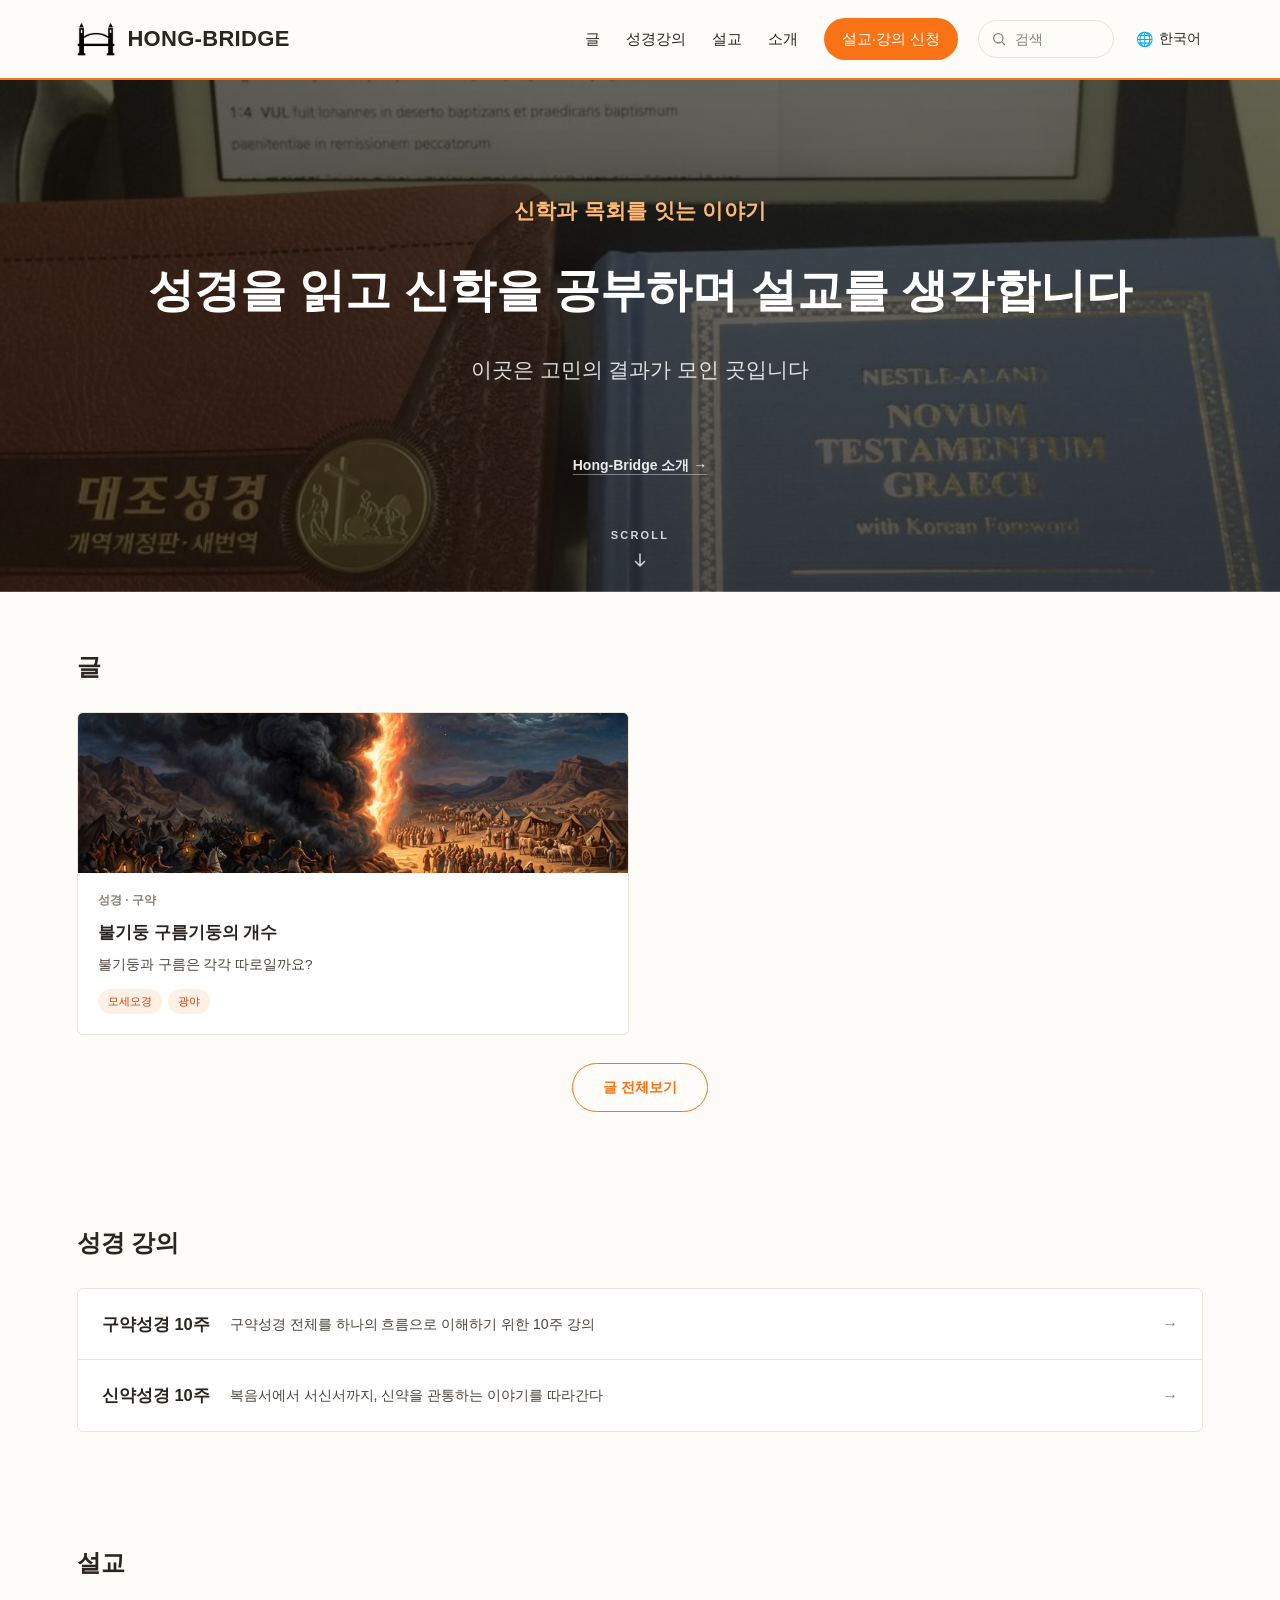
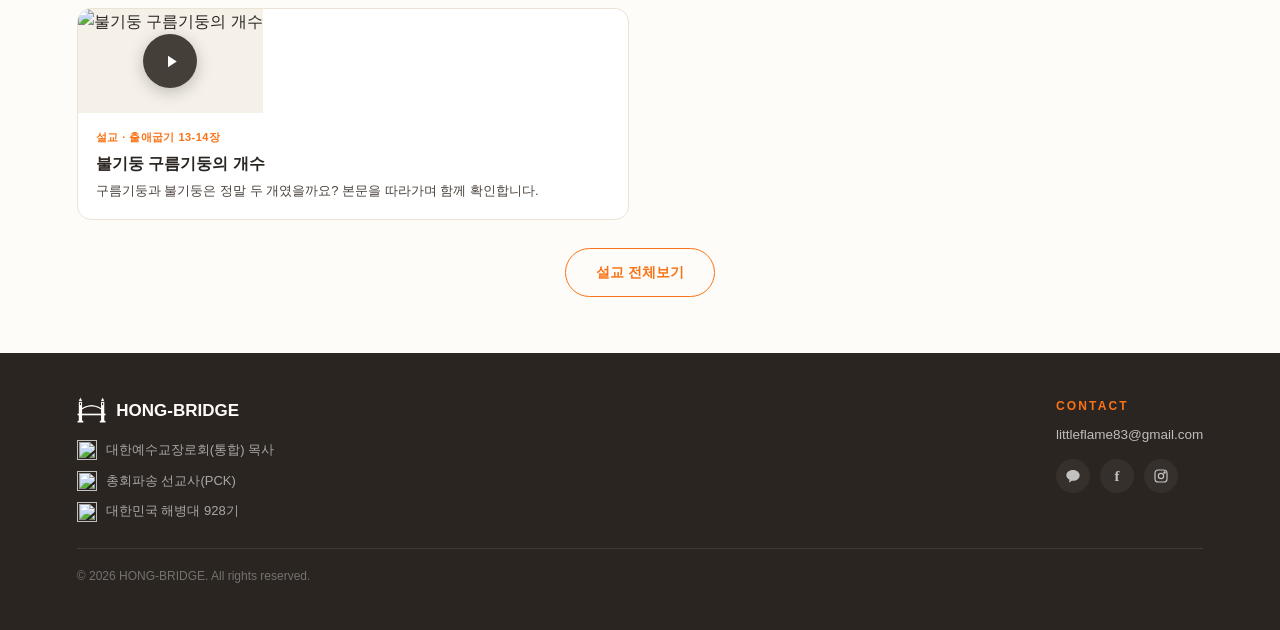
==== index.html @ 099d4827 "Add files via upload" ====
<!doctype html>
<html lang="ko">
<head>
<meta charset="utf-8">
<meta name="viewport" content="width=device-width, initial-scale=1">
<title>HONG-BRIDGE</title>
<meta name="description" content="성경을 읽고 신학을 공부하며 설교를 생각합니다. 홍성화 목사의 신학 연구·설교 아카이브, HONG-BRIDGE입니다.">
<script src="https://developers.kakao.com/sdk/js/kakao.min.js"></script>
<script async src="https://www.googletagmanager.com/gtag/js?id=G-7N2E8TKDPR"></script>
<script>
  window.dataLayer = window.dataLayer || [];
  function gtag(){ dataLayer.push(arguments); }
  gtag('js', new Date());
  gtag('config', 'G-7N2E8TKDPR');
</script>
<link rel="stylesheet" href="https://cdn.jsdelivr.net/gh/orioncactus/pretendard@v1.3.9/dist/web/static/pretendard.css">
<script src="https://cdn.tailwindcss.com"></script>
<script>
  tailwind.config = {
    corePlugins: { preflight: false },
    theme: {
      extend: {
        fontFamily: { sans: ['Pretendard', 'ui-sans-serif', 'system-ui', 'sans-serif'] },
        colors: {
          warm: { bg: '#FDFCF8', card: '#FFFFFF' },
          ember: { DEFAULT: '#F97316', light: '#FDBA74', dark: '#C2410C' },
          sky: { DEFAULT: '#0EA5E9' },
          ink: { 900: '#2A2521', 700: '#4A423C', 600: '#5C534C', 500: '#8A8078', 300: '#C9C1B8' }
        }
      }
    }
  };
</script>
<style>
  .about-question summary::-webkit-details-marker{display:none;}
  .about-question summary{transition:opacity .2s ease,padding-left .2s ease;cursor:pointer;}
  .about-question summary:hover{opacity:.72;}
  .about-question[open] > summary{padding-left:.25rem;}
  .about-question-icon{transition:transform .2s ease;}
  .about-question[open] .about-question-icon{transform:rotate(45deg);}
  .about-question-number{transition:color .2s ease;}
  .about-question[open] .about-question-number{color:#F97316 !important;}
  .about-question:hover .about-question-number{color:#FDBA74 !important;}

  .reveal{opacity:0;transform:translateY(24px);transition:opacity .9s ease,transform .9s ease;}
  .reveal.in-view{opacity:1;transform:translateY(0);}
  @media (prefers-reduced-motion: reduce){
    .reveal{transition:none;opacity:1;transform:none;}
  }

  @media (prefers-color-scheme: dark){
    #view-intro{background:#17130F;}
    #view-intro .text-ink-900{color:#F1EBE3;}
    #view-intro .text-ink-600{color:#C9BEB2;}
    #view-intro .text-ink-500{color:#B8ADA0;}
    #view-intro .text-ink-300{color:#5C534C;}
    #view-intro .text-ink-900\/15{color:rgba(241,235,227,.15);}
    #view-intro .border-ink-900\/10{border-color:rgba(255,255,255,.10);}
  }
</style>
<style>
  :root{
    --cream:#FDFCF8;
    --cream-deep:#F5F1E9;
    --card:#FFFFFF;
    --line:#EAE3D6;
    --brown:#F97316;
    --brown-dark:#C2410C;
    --ink:#2A2521;
    --ink-soft:#4A423C;
    --ink-faint:#8A8078;
    --footer-bg:#2A2521;
    --footer-text:#FDFCF8;
    --tag-bg:#FEF0E4;
    --tag-text:#C2410C;
  }
  @media (prefers-color-scheme: dark){
    :root{
      --cream:#1A1714;
      --cream-deep:#231F1B;
      --card:#26221D;
      --line:#3A342C;
      --brown:#FB923C;
      --brown-dark:#FDBA74;
      --ink:#F3EEE7;
      --ink-soft:#D6CFC5;
      --ink-faint:#A79C8D;
      --tag-bg:#3A2A1C;
      --tag-text:#FDBA74;
    }
    .brand-mark img{filter:invert(1) brightness(2);}
  }
  *{box-sizing:border-box;}
  body{margin:0;font-family:'Pretendard',sans-serif;background:var(--cream);color:var(--ink);line-height:1.6;}
  h1,h2,h3,.brand{font-family:'Pretendard',sans-serif;}
  a{color:inherit;text-decoration:none;}
  img{max-width:100%;display:block;}

  header{
    display:flex;align-items:center;justify-content:space-between;
    padding:18px 6vw;border-bottom:2px solid var(--brown);
    position:sticky;top:0;background:var(--cream);z-index:10;
  }
  .brand-mark{display:flex;align-items:center;gap:12px;}
  .brand-mark img{height:34px;width:auto;}
  .brand{font-size:22px;font-weight:700;letter-spacing:.3px;}
  .header-right{display:flex;align-items:center;gap:20px;}
  nav{display:flex;align-items:center;gap:26px;font-size:15px;font-weight:500;}
  nav a.cta{padding:9px 18px;background:var(--brown);color:#fff;border-radius:999px;transition:background-color .15s ease;}
  nav a.cta:hover{background:var(--brown-dark);}
  .icon-btn{background:none;border:none;cursor:pointer;color:var(--ink);display:flex;align-items:center;padding:2px;}
  .site-search{display:flex;align-items:center;gap:6px;padding:6px 12px;border-radius:999px;border:1px solid var(--line);background:var(--cream);}
  .site-search .icon-btn{color:var(--ink-faint);padding:0;}
  .site-search input{border:0;background:transparent;font:inherit;font-size:14px;color:var(--ink);outline:none;width:88px;}
  .site-search input::placeholder{color:var(--ink-faint);}
  .lang-select{position:relative;}
  .lang-btn{background:none;border:none;cursor:pointer;color:var(--ink);display:flex;align-items:center;gap:6px;font-size:14px;font-weight:500;font-family:inherit;padding:2px;}
  .lang-menu{display:none;position:absolute;top:100%;right:0;margin-top:10px;background:var(--card);border:1px solid var(--line);border-radius:6px;overflow:hidden;min-width:110px;box-shadow:0 6px 16px rgba(43,32,19,.15);z-index:20;}
  .lang-select.open .lang-menu{display:block;}
  .lang-menu a{display:block;padding:9px 14px;font-size:13.5px;color:var(--ink);}
  .lang-menu a:hover{background:var(--cream-deep);}
  .menu-toggle{display:none;background:none;border:none;cursor:pointer;color:var(--ink);padding:4px;}

.hero{
    position:relative;
    padding:78px 6vw 70px;display:flex;flex-direction:column;align-items:center;
    text-align:center;gap:30px;border-bottom:1px solid rgba(255,255,255,.15);
    background-image:linear-gradient(rgba(20,14,9,.62),rgba(20,14,9,.72)),url('[data-uri]');
    background-size:cover;background-position:center;
  }
  @media (min-width:900px){
    .hero{padding-top:0;padding-bottom:0;min-height:min(40vw,660px);justify-content:center;}
  }
.hero p.lede{margin:0;font-size:18px;font-weight:700;color:#FDBA74;letter-spacing:.3px;}
  .hero h1{margin:0;font-size:clamp(28px,3.4vw,42px);line-height:1.4;font-weight:900;max-width:1080px;color:#fff;}
  .hero p.sub{margin:0;font-size:18px;color:rgba(255,255,255,.85);max-width:600px;}
  .hero-intro-link{margin-top:6px;color:rgba(255,255,255,.9);font-size:14px;font-weight:600;text-decoration:underline;text-underline-offset:4px;text-decoration-color:rgba(255,255,255,.4);}
  .hero-intro-link:hover{color:#fff;text-decoration-color:rgba(255,255,255,.9);}
  .hero-scroll{position:absolute;left:0;right:0;bottom:22px;z-index:1;display:flex;flex-direction:column;align-items:center;gap:6px;color:rgba(255,255,255,.8);text-decoration:none;}
  .hero-scroll span{font-size:11px;letter-spacing:.2em;text-transform:uppercase;font-weight:600;}
  @keyframes bob{0%,100%{transform:translateY(0);}50%{transform:translateY(8px);}}
  .bob{animation:bob 2.2s ease-in-out infinite;}
  @media (min-width:900px){
    .hero p.lede{font-size:21px;}
    .hero h1{font-size:clamp(40px,3.6vw,58px);}
    .hero p.sub{font-size:21px;}
    .hero-intro-link{margin-top:38px;}
  }
  .btn-row{display:flex;gap:14px;margin-top:6px;flex-wrap:wrap;justify-content:center;}
  .btn{padding:13px 28px;border-radius:4px;font-weight:700;font-size:15px;}
  .btn-solid{background:var(--brown);color:var(--cream);}
  .btn-outline{background:transparent;color:var(--brown);border:2px solid var(--brown);}

  section{padding:56px 6vw;}
  .section-head{display:flex;align-items:baseline;justify-content:space-between;gap:16px;flex-wrap:wrap;margin-bottom:26px;}
  .section-head h2{margin:0;font-size:24px;font-weight:700;}
  .section-head a.more{font-size:14px;font-weight:700;color:var(--brown);white-space:nowrap;}
  .section-more{display:flex;justify-content:center;margin-top:28px;}
  .section-more a{padding:12px 30px;border:1.5px solid var(--brown);border-radius:999px;font-size:14px;font-weight:700;color:var(--brown);}
  .section-more a:hover{background:var(--brown);color:var(--cream);}

  .lecture-list{background:var(--card);border:1px solid var(--line);border-radius:6px;overflow:hidden;}
  .lecture-row{display:flex;align-items:center;gap:20px;padding:22px 24px;border-bottom:1px solid var(--line);}
  .lecture-row:last-child{border-bottom:none;}
  .lecture-title{font-size:16.5px;font-weight:700;white-space:nowrap;}
  .lecture-desc{flex-grow:1;font-size:14px;color:var(--ink-soft);}
  .lecture-row .arrow{color:var(--ink-faint);font-size:16px;}

  .grid2{display:grid;grid-template-columns:repeat(2,minmax(0,1fr));gap:22px;}
  .writing-list-grid{grid-template-columns:repeat(3,minmax(0,1fr));}
  @media (max-width:900px){
    .writing-list-grid{grid-template-columns:repeat(2,minmax(0,1fr));}
  }
  @media (max-width:560px){
    .writing-list-grid{grid-template-columns:1fr;}
  }
  .card{background:var(--card);border:1px solid var(--line);border-radius:6px;overflow:hidden;display:flex;flex-direction:column;}
  .card .thumb{width:100%;height:160px;background:#F0EBE0;display:flex;align-items:center;justify-content:center;color:#A79C8D;font-size:13px;position:relative;}
  .card .thumb.video::after{
    content:"▶";position:absolute;width:52px;height:52px;border-radius:50%;
    background:rgba(42,37,33,.72);color:#FDFCF8;display:flex;align-items:center;justify-content:center;
    font-size:18px;
  }
  .card .body{padding:18px 20px 20px;display:flex;flex-direction:column;gap:9px;}
  .card .cat{font-size:12px;font-weight:700;color:var(--ink-faint);}
  .card h3{margin:0;font-size:17px;line-height:1.5;}

  .sermon-card{background:var(--card);border:1px solid var(--line);border-radius:6px;overflow:hidden;display:flex;flex-direction:column;}
  .sermon-video{position:relative;width:100%;padding-top:56.25%;background:#000;}
  .sermon-video iframe{position:absolute;top:0;left:0;width:100%;height:100%;border:0;}
  .sermon-body{padding:18px 20px 20px;display:flex;flex-direction:column;gap:8px;}
  .sermon-badge{align-self:flex-start;font-size:11.5px;font-weight:700;color:#fff;background:#F97316;padding:4px 12px;border-radius:999px;}
  .sermon-title{margin:0;font-size:17px;font-weight:700;line-height:1.5;color:var(--ink);}
  .sermon-summary{margin:0;font-size:14px;color:var(--ink-soft);line-height:1.6;}
  .sermon-related{margin-top:4px;font-size:13.5px;font-weight:700;color:var(--brown);}
  .card p{margin:0;font-size:13.5px;color:var(--ink-soft);}
  .tags{display:flex;gap:6px;flex-wrap:wrap;margin-top:4px;}
  .tag{font-size:11px;padding:4px 10px;background:var(--tag-bg);color:var(--tag-text);border-radius:999px;}

  .tag-list{background:var(--card);border:1px solid var(--line);border-radius:6px;overflow:hidden;margin-top:20px;}
  .tag-row{display:flex;align-items:center;gap:18px;padding:18px 22px;border-bottom:1px solid var(--line);}
  .tag-row:last-child{border-bottom:none;}
  .tag-row .pill{font-size:11px;font-weight:700;padding:4px 10px;background:var(--tag-bg);color:var(--tag-text);border-radius:999px;white-space:nowrap;}
  .tag-row .title{flex-grow:1;font-size:15.5px;}
  .tag-row .date{font-size:13px;color:var(--ink-faint);white-space:nowrap;}

  .intro{display:flex;gap:48px;align-items:center;}
  .intro .photo{width:220px;height:220px;flex-shrink:0;background:#F0EBE0;border-radius:6px;display:flex;align-items:center;justify-content:center;color:#A79C8D;font-size:13px;}
  .intro .text{max-width:600px;display:flex;flex-direction:column;gap:14px;}
  .intro .kicker{font-size:13px;font-weight:700;color:var(--ink-faint);}
  .intro h2{margin:0;font-size:26px;font-weight:700;}
  .intro p{margin:0;font-size:15.5px;color:var(--ink-soft);}
  .intro .more{font-size:14.5px;font-weight:700;color:var(--brown);}

  footer{background:var(--footer-bg);color:var(--footer-text);padding:44px 6vw;}
  .foot-row{display:flex;justify-content:space-between;gap:28px;flex-wrap:wrap;}
  .foot-brand{display:flex;align-items:center;gap:10px;}
  .foot-brand img{height:26px;width:auto;filter:invert(1) brightness(2);}
  .foot-brand span{font-size:17px;font-weight:700;}
  .badges{display:flex;flex-direction:column;gap:10px;margin-top:16px;}
  .badges .badge{display:flex;align-items:center;gap:9px;font-size:13px;color:rgba(255,255,255,.6);}
  .badges .badge img{height:20px;width:20px;object-fit:contain;flex-shrink:0;}
  .foot-contact .label{font-size:12px;font-weight:600;color:rgba(255,255,255,.6);margin-bottom:8px;}
  .foot-contact .label.contact-label{color:#F97316;letter-spacing:.18em;}
  .foot-contact div.row{font-size:13.5px;margin-top:6px;color:rgba(255,255,255,.7);}
  .social-row{display:flex;gap:10px;margin-top:14px;}
  .social-btn{width:34px;height:34px;border-radius:50%;background:rgba(255,255,255,.05);display:flex;align-items:center;justify-content:center;color:rgba(255,255,255,.7);}
  .social-btn:hover{background:rgba(255,255,255,.15);}
  .social-btn svg{width:16px;height:16px;}
  .copyright{border-top:1px solid rgba(255,255,255,.1);margin-top:26px;padding-top:18px;font-size:12px;color:rgba(255,255,255,.35);}

  @media (max-width:900px){
    .menu-toggle{display:block;}
    nav{
      display:none;position:absolute;top:100%;left:0;right:0;
      flex-direction:column;align-items:flex-start;gap:2px;
      background:var(--cream);border-bottom:2px solid var(--brown);
      padding:8px 6vw 20px;box-shadow:0 12px 20px rgba(43,32,19,.12);
    }
    nav.nav-open{display:flex;}
    nav a{width:100%;padding:12px 4px;border-bottom:1px solid var(--line);}
    nav a.cta{width:auto;border-bottom:none;margin-top:10px;}
    .header-right{gap:10px;}
    .site-search{border:none;background:none;padding:0;}
    .site-search .icon-btn{padding:8px;}
    .site-search input{display:none;}
    #lang-btn-label{display:none;}
    .lang-btn{padding:8px;}
    .lang-menu{right:0;}
    .grid2{grid-template-columns:1fr;}
    .lecture-row{flex-wrap:wrap;gap:6px;}
    .lecture-desc{width:100%;}
  }
</style>

<style>
.search-overlay{position:fixed;inset:0;background:rgba(20,14,9,.55);backdrop-filter:blur(4px);-webkit-backdrop-filter:blur(4px);z-index:1100;padding:16px;}
.search-overlay.hidden{display:none;}
.search-panel{position:relative;width:100%;max-width:900px;max-height:88vh;margin:24px auto 0;background:var(--card);border-radius:20px;box-shadow:0 30px 80px rgba(0,0,0,.35);overflow-y:auto;}
.search-head{position:sticky;top:0;z-index:1;display:flex;align-items:center;gap:12px;padding:18px 22px;background:var(--card);border-bottom:1px solid var(--line);}
.search-head svg{flex-shrink:0;color:var(--ink-faint);}
.search-head input{flex:1;min-width:0;border:0;background:transparent;font:inherit;font-size:16px;font-weight:600;color:var(--ink);outline:none;}
.search-head button{flex-shrink:0;width:34px;height:34px;border:0;border-radius:50%;background:var(--cream-deep);color:var(--ink);cursor:pointer;display:flex;align-items:center;justify-content:center;}
.search-body{padding:22px;}
.search-summary{display:flex;align-items:flex-end;justify-content:space-between;gap:14px;margin-bottom:22px;flex-wrap:wrap;}
.search-eyebrow{margin:0 0 6px;font-size:11px;font-weight:800;letter-spacing:.2em;text-transform:uppercase;color:var(--brown);}
.search-summary h2{margin:0;font-size:20px;font-weight:800;color:var(--ink);}
.search-hint{margin:4px 0 0;font-size:12px;color:var(--ink-faint);}
#searchResultCount{font-size:12px;color:var(--ink-faint);white-space:nowrap;}
.search-grid{display:grid;grid-template-columns:repeat(3,minmax(0,1fr));gap:16px;}
.search-none{display:block;text-align:center;font-size:14px;color:var(--ink-faint);padding:44px 0;}
.search-none.hidden{display:none;}
.search-card{text-align:left;background:var(--cream);border:1px solid var(--line);border-radius:12px;overflow:hidden;cursor:pointer;padding:0;font:inherit;color:inherit;transition:box-shadow .15s ease,border-color .15s ease;}
.search-card:hover{border-color:var(--brown);box-shadow:0 8px 20px rgba(43,32,19,.1);}
.search-card .thumb{aspect-ratio:4/3;background:var(--cream-deep);overflow:hidden;}
.search-card .thumb img{width:100%;height:100%;object-fit:cover;}
.search-card .body{padding:12px 14px 14px;}
.search-card .cat{display:block;font-size:10.5px;font-weight:800;letter-spacing:.06em;color:var(--brown);text-transform:uppercase;}
.search-card .title{display:block;margin-top:5px;font-size:14.5px;font-weight:750;color:var(--ink);line-height:1.4;}
.search-card .summary{display:block;margin-top:5px;font-size:12.5px;color:var(--ink-soft);line-height:1.5;}
@media (max-width:760px){
  .search-grid{grid-template-columns:repeat(2,minmax(0,1fr));}
}
@media (max-width:480px){
  .search-grid{grid-template-columns:1fr;}
  .search-panel{margin-top:0;max-height:100vh;border-radius:0;}
}
.article-modal{position:fixed;inset:0;background:rgba(0,0,0,.6);backdrop-filter:blur(6px);-webkit-backdrop-filter:blur(6px);z-index:1000;display:flex;align-items:flex-start;justify-content:center;padding:40px 16px;}
.article-modal.hidden{display:none;}
.article-modal-box{background:var(--cream);width:min(820px,100%);max-height:92vh;border-radius:14px;overflow:hidden;position:relative;box-shadow:0 24px 70px rgba(0,0,0,.35);display:flex;flex-direction:column;}
.article-modal-close{position:absolute;top:14px;right:14px;width:36px;height:36px;border:0;border-radius:50%;background:var(--cream-deep);color:var(--ink);font-size:22px;line-height:1;cursor:pointer;z-index:2;}
.share-btn{position:absolute;top:14px;right:60px;width:36px;height:36px;border:0;border-radius:50%;background:var(--cream-deep);color:var(--ink);cursor:pointer;z-index:2;display:flex;align-items:center;justify-content:center;transition:background-color .15s ease;}
.share-btn:hover{background:var(--tag-bg);color:var(--brown-dark);}
#shareToast{position:fixed;left:50%;bottom:32px;transform:translateX(-50%) translateY(20px);background:var(--ink);color:#fff;font-size:13.5px;font-weight:600;padding:10px 18px;border-radius:999px;box-shadow:0 8px 24px rgba(0,0,0,.25);opacity:0;pointer-events:none;transition:opacity .2s ease,transform .2s ease;z-index:2000;}
#shareToast.show{opacity:1;transform:translateX(-50%) translateY(0);pointer-events:auto;}
.share-sheet-backdrop{position:fixed;inset:0;background:rgba(20,14,9,.5);backdrop-filter:blur(5px);-webkit-backdrop-filter:blur(5px);z-index:2100;display:flex;align-items:center;justify-content:center;padding:16px;}
.share-sheet-backdrop.hidden{display:none;}
.share-sheet{position:relative;width:min(92vw,430px);background:var(--card);border-radius:22px;box-shadow:0 24px 60px rgba(0,0,0,.3);padding:26px 24px;}
.share-sheet-close{position:absolute;top:16px;right:16px;width:34px;height:34px;border:0;border-radius:50%;background:var(--cream-deep);color:var(--ink);font-size:20px;line-height:1;cursor:pointer;}
.share-sheet-eyebrow{margin:0 0 6px;font-size:11px;font-weight:800;letter-spacing:.2em;text-transform:uppercase;color:var(--brown);}
.share-sheet-title{margin:0;padding-right:36px;font-size:18px;font-weight:800;color:var(--ink);}
.share-sheet-subtitle{margin:8px 0 0;font-size:12.5px;color:var(--ink-faint);overflow:hidden;text-overflow:ellipsis;white-space:nowrap;}
.share-sheet-grid{display:grid;grid-template-columns:1fr 1fr;gap:10px;margin-top:20px;}
.share-choice{border:1px solid var(--line);border-radius:16px;padding:14px;text-align:left;background:var(--cream);cursor:pointer;transition:transform .15s ease,box-shadow .15s ease;font:inherit;}
.share-choice:hover{transform:translateY(-2px);box-shadow:0 10px 24px rgba(43,32,19,.12);}
.share-choice-kakao{background:rgba(254,229,0,.18);border-color:rgba(254,229,0,.4);}
.share-choice-facebook{background:rgba(24,119,242,.08);border-color:rgba(24,119,242,.2);}
.share-choice-label{display:block;font-size:13.5px;font-weight:800;color:var(--ink);}
.share-choice-hint{display:block;margin-top:4px;font-size:11px;color:var(--ink-faint);}
.share-copy-only{display:block;width:100%;margin-top:16px;padding:10px;border:0;background:none;font-size:13px;font-weight:700;color:var(--ink-faint);cursor:pointer;text-align:center;}
.share-copy-only:hover{color:var(--ink);}
.article-modal-scroll{overflow-y:auto;}
.article-wrap{max-width:100%;margin:0 auto;padding:56px 28px 40px;}
@media (max-width:640px){
  .article-modal{padding:0;}
  .article-modal-box{width:100%;max-height:100vh;height:100%;border-radius:0;}
  .article-wrap{padding:56px 20px 32px;}
}
  .article-cat{font-size:13px;font-weight:700;color:var(--ink-faint);margin-bottom:10px;}
  .article-title{margin:0 0 14px;font-size:clamp(26px,4vw,38px);font-weight:900;line-height:1.4;}
  .article-meta{font-size:13.5px;color:var(--ink-faint);margin-bottom:20px;}
  .article-tags{display:flex;gap:6px;flex-wrap:wrap;margin-bottom:32px;}
  .article-video{position:relative;width:100%;padding-top:56.25%;margin-bottom:32px;background:#000;border-radius:6px;overflow:hidden;}
  .article-video iframe{position:absolute;top:0;left:0;width:100%;height:100%;border:0;}
  .article-body{font-size:16.5px;line-height:1.9;color:var(--ink);}
  .article-body p{margin:0 0 18px;}
  .article-body img{max-width:100%;border-radius:6px;}
  .article-h3{font-size:19px;font-weight:700;margin:28px 0 14px;color:var(--ink);}
  .story-section-toggle{cursor:pointer;display:inline-block;position:relative;padding-right:24px;text-decoration:underline;text-decoration-style:dashed;text-decoration-color:rgba(217,119,6,.55);text-underline-offset:4px;transition:opacity .15s ease;}
  .story-section-toggle:hover{opacity:.75;}
  .story-section-chevron{position:absolute;right:0;top:50%;display:inline-flex;transform:translateY(-50%) rotate(0deg);transition:transform .25s ease;}
  .story-section-toggle[aria-expanded="true"] .story-section-chevron{transform:translateY(-50%) rotate(90deg);}
  .story-section-body{display:grid;grid-template-rows:0fr;transition:grid-template-rows .35s ease;}
  .story-section-body.is-open{grid-template-rows:1fr;}
  .story-section-inner{overflow:hidden;min-height:0;}
  @media print{
    .story-section-body{display:block !important;}
    .story-section-chevron{display:none !important;}
  }
  .scripture-quote{margin:0 0 14px;padding:10px 16px;background:var(--cream-deep);border-left:4px solid var(--brown);border-radius:0 6px 6px 0;font-style:italic;font-size:14px;line-height:1.4;color:var(--ink-soft);}
  .scripture-quote cite{display:block;margin-top:4px;font-style:normal;font-size:12px;font-weight:700;color:var(--ink-faint);}
  .article-note{margin:0 0 18px;font-weight:700;color:var(--brown);}
  .attachments{margin-bottom:32px;padding:18px 20px;background:var(--card);border:1px solid var(--line);border-radius:6px;}
  .attachments-label{font-size:12px;font-weight:700;color:var(--ink-faint);margin-bottom:10px;}
  .attachment-row{display:inline-flex;align-items:center;gap:9px;font-size:14.5px;color:var(--cream);font-weight:700;padding:12px 22px;background:var(--brown);border-radius:999px;}
  .attachment-row:hover{opacity:.9;}
  .article-prevnext{display:grid;grid-template-columns:1fr 1fr;gap:14px;margin:36px 0 0;padding-top:28px;border-top:1px solid var(--line);}
  .prevnext-card{display:flex;flex-direction:column;gap:6px;padding:16px 18px;border:1px solid var(--line);border-radius:12px;background:var(--cream);transition:box-shadow .15s ease,border-color .15s ease;}
  .prevnext-card:hover{border-color:var(--brown);box-shadow:0 8px 20px rgba(43,32,19,.1);}
  #a-next{text-align:right;align-items:flex-end;}
  .prevnext-label{font-size:11px;font-weight:800;letter-spacing:.06em;text-transform:uppercase;color:var(--brown);}
  .prevnext-title{font-size:14px;font-weight:700;color:var(--ink);line-height:1.4;}
  @media (max-width:560px){
    .article-prevnext{grid-template-columns:1fr;}
    #a-next{text-align:left;align-items:flex-start;}
  }
  .section-more-inline{display:inline-flex;align-items:center;gap:6px;padding:11px 26px;border:1.5px solid var(--brown);border-radius:999px;font-size:13.5px;font-weight:700;color:var(--brown);transition:background-color .15s ease,color .15s ease;}
  .section-more-inline:hover{background:var(--brown);color:#fff;}
  .article-cta-group{display:grid;grid-template-columns:1fr 1fr;gap:14px;margin:40px 0;}
  .cta-block{padding:18px 20px;border-radius:10px;background:var(--cream-deep);display:flex;flex-direction:column;}
  .cta-block .cta-title{margin:0 0 6px;font-weight:700;color:var(--ink);font-size:14.5px;line-height:1.4;}
  .cta-block .cta-desc{margin:0 0 12px;font-size:12.5px;color:var(--ink-soft);line-height:1.5;}
  .cta-block .cta-btn{margin-top:auto;align-self:flex-start;}
  @media (max-width:640px){
    .article-cta-group{grid-template-columns:1fr;}
  }
  .cta-btn{display:inline-flex;align-items:center;gap:6px;padding:9px 16px;border-radius:999px;font-size:13px;font-weight:700;white-space:nowrap;}
  .cta-btn-outline{background:transparent;border:1.5px solid var(--brown);color:var(--brown);transition:background-color .15s ease,color .15s ease;}
  .cta-btn-outline:hover{background:var(--brown);color:#fff;}
  .cta-btn-solid{background:var(--brown);color:#fff;transition:background-color .15s ease;}
  .cta-btn-solid:hover{background:var(--brown-dark);}
  .cta-apply{background:transparent;border:1.5px solid var(--line);}
  .related-wrap{max-width:820px;margin:0 auto;padding:0 24px 64px;}

  .apply-wrap{max-width:720px;margin:0 auto;padding:64px 24px 80px;}
  .apply-wrap h1{margin:0 0 24px;font-size:clamp(24px,3.6vw,32px);font-weight:900;}
  .apply-intro{background:var(--cream-deep);border-radius:10px;padding:24px 26px;margin-bottom:36px;font-size:14.5px;line-height:1.9;color:var(--ink-soft);white-space:pre-line;}
  .apply-field{margin-bottom:20px;}
  .apply-field label{display:block;font-size:13.5px;font-weight:700;color:var(--ink);margin-bottom:8px;}
  .apply-field .req{color:var(--brown);margin-left:2px;}
  .apply-field input[type="text"],
  .apply-field input[type="tel"],
  .apply-field input[type="email"],
  .apply-field select,
  .apply-field textarea{
    width:100%;padding:12px 14px;border:1px solid var(--line);border-radius:8px;
    background:var(--card);color:var(--ink);font-family:inherit;font-size:14.5px;
  }
  .apply-field textarea{resize:vertical;min-height:80px;}
  .apply-row2{display:grid;grid-template-columns:1fr 1fr;gap:16px;}
  .apply-check{display:flex;align-items:flex-start;gap:10px;font-size:13.5px;color:var(--ink-soft);line-height:1.6;background:var(--cream-deep);padding:16px 18px;border-radius:8px;margin:28px 0;}
  .apply-check input{margin-top:3px;flex-shrink:0;}
  .apply-submit{width:100%;padding:15px;border:none;border-radius:999px;background:var(--brown);color:#fff;font-size:15.5px;font-weight:700;font-family:inherit;cursor:pointer;}
  .apply-submit:hover{background:var(--brown-dark);}
  .apply-submit:disabled{opacity:.6;cursor:default;}
  .apply-status{margin-top:16px;font-size:14px;text-align:center;}
  .apply-status.ok{color:#1a7a3c;}
  .apply-status.err{color:#c22;}
  @media (max-width:560px){
    .apply-row2{grid-template-columns:1fr;}
  }
  .related-wrap h2{font-size:18px;font-weight:700;margin:0 0 16px;}
  .not-found{padding:120px 6vw;text-align:center;font-size:16px;color:var(--ink-soft);}

</style>
<style>
.lec-wrap{max-width:1080px;margin:0 auto;padding:64px 24px 40px;}
  .lec-wrap h1{margin:0 0 10px;font-size:clamp(26px,4vw,34px);font-weight:900;}
  .lec-wrap .lec-intro{margin:0 0 32px;font-size:15.5px;color:var(--ink-soft);}
  .course-tabs{display:flex;gap:10px;margin-bottom:28px;flex-wrap:wrap;}
  .course-tab{padding:11px 22px;border-radius:999px;border:1.5px solid var(--brown);background:transparent;color:var(--brown);font-size:14.5px;font-weight:700;font-family:inherit;cursor:pointer;}
  .course-tab.active{background:var(--brown);color:var(--cream);}
  .course-summary{font-size:14.5px;color:var(--ink-soft);margin-bottom:24px;}
  .week-grid{display:grid;grid-template-columns:repeat(3,minmax(0,1fr));gap:22px;}
  .week-card{background:var(--card);border:1px solid var(--line);border-radius:14px;overflow:hidden;display:flex;flex-direction:column;gap:0;cursor:pointer;transition:transform .18s ease,box-shadow .18s ease,border-color .18s ease;text-align:left;padding:0;color:inherit;font:inherit;}
  .week-card:hover{transform:translateY(-3px);box-shadow:0 12px 28px rgba(43,32,19,.12);border-color:var(--brown);}
  .week-thumb{position:relative;aspect-ratio:16/9;background:var(--cream-deep);overflow:hidden;}
  .week-thumb img{width:100%;height:100%;object-fit:cover;transition:transform .25s ease;}
  .week-card:hover .week-thumb img{transform:scale(1.035);}
  .week-play{position:absolute;left:50%;top:50%;transform:translate(-50%,-50%);width:54px;height:54px;border-radius:50%;background:rgba(20,14,9,.78);color:#fff;display:flex;align-items:center;justify-content:center;box-shadow:0 4px 16px rgba(0,0,0,.22);}
  .week-play svg{width:21px;height:21px;margin-left:3px;fill:currentColor;}
  .week-body{padding:16px 18px 18px;}
  .week-card .week-num{display:block;font-size:11px;font-weight:800;color:var(--brown);letter-spacing:.04em;margin-bottom:5px;}
  .week-card .week-title{display:block;font-size:16px;font-weight:750;color:var(--ink);line-height:1.45;}
  .week-card .week-summary{display:block;font-size:13px;color:var(--ink-soft);line-height:1.55;margin-top:6px;}
  .week-grid > .week-card:last-child:nth-child(3n+1){grid-column:auto;}
  .lecture-video-modal{position:fixed;inset:0;background:rgba(0,0,0,.68);backdrop-filter:blur(7px);-webkit-backdrop-filter:blur(7px);z-index:1000;display:flex;align-items:center;justify-content:center;padding:28px;}
  .lecture-video-modal.hidden{display:none;}
  .lecture-video-box{width:min(720px,90vw);max-height:88vh;background:var(--card);border:1px solid var(--line);border-radius:14px;overflow:hidden;box-shadow:0 24px 70px rgba(0,0,0,.35);position:relative;display:flex;flex-direction:column;}
  .lecture-video-head{display:flex;align-items:center;justify-content:space-between;padding:13px 16px;border-bottom:1px solid var(--line);gap:14px;}
  .lecture-video-title{font-size:15px;font-weight:750;color:var(--ink);white-space:nowrap;overflow:hidden;text-overflow:ellipsis;}
  .lecture-video-close{width:34px;height:34px;border:0;border-radius:50%;background:var(--cream-deep);color:var(--ink);font-size:22px;line-height:1;cursor:pointer;flex:0 0 auto;}
  .lecture-video-frame-wrap{position:relative;aspect-ratio:16/9;background:#000;}
  .lecture-video-frame{position:absolute;inset:0;width:100%;height:100%;border:0;}
  .lecture-video-foot{padding:12px 16px 15px;text-align:center;}
  .lecture-video-fallback{font-size:13px;color:var(--brown);font-weight:700;}
  @media (max-width:900px){
    .week-grid{grid-template-columns:repeat(2,minmax(0,1fr));}
  }
  @media (max-width:640px){
    .week-grid{grid-template-columns:1fr;}
    .lecture-video-modal{padding:14px;}
    .lecture-video-head{padding:10px 12px;}
  }
  .week-grid > .week-card:last-child:nth-child(3n+1){grid-column:2;}
  @media (max-width:640px){
    .week-grid{grid-template-columns:1fr;}
    .week-grid > .week-card:last-child:nth-child(3n+1){grid-column:1;}
  }

</style>
</head>
<body>

<header>
  <a class="brand-mark" href="/">
    <img src="[data-uri]" alt="HONG-BRIDGE 로고">
    <span class="brand">HONG-BRIDGE</span>
  </a>
  <div class="header-right">
    <nav id="main-nav">
      <a href="/writing/">글</a>
      <a href="/lectures/">성경강의</a>
      <a href="/sermons/">설교</a>
      <a href="/intro/">소개</a>
      <a class="cta" href="/apply/">설교·강의 신청</a>
    </nav>
    <div class="site-search">
      <button class="icon-btn" type="button" id="search-trigger-btn" aria-label="검색 열기">
        <svg width="16" height="16" viewBox="0 0 24 24" fill="none" stroke="currentColor" stroke-width="2"><circle cx="11" cy="11" r="7"/><line x1="21" y1="21" x2="16.65" y2="16.65"/></svg>
      </button>
      <input id="siteSearchInput" type="search" placeholder="검색" aria-label="검색">
    </div>
    <div class="lang-select" id="lang-select">
      <button class="lang-btn" type="button" id="lang-btn">
        🌐 <span id="lang-btn-label">한국어</span>
      </button>
      <div class="lang-menu">
        <a href="javascript:void(0)" data-lang="ko">🇰🇷 <span class="lang-item-label" data-key="ko">한국어</span></a>
        <a href="javascript:void(0)" data-lang="en">🇺🇸 <span class="lang-item-label" data-key="en">English</span></a>
        <a href="javascript:void(0)" data-lang="km">🇰🇭 <span class="lang-item-label" data-key="km">ខ្មែរ</span></a>
      </div>
    </div>
    <button class="menu-toggle" type="button" id="menu-toggle" aria-label="메뉴 열기" aria-expanded="false" aria-controls="main-nav">
      <svg width="24" height="24" viewBox="0 0 24 24" fill="none" stroke="currentColor" stroke-width="2"><line x1="3" y1="6" x2="21" y2="6"/><line x1="3" y1="12" x2="21" y2="12"/><line x1="3" y1="18" x2="21" y2="18"/></svg>
    </button>
  </div>
</header>
<div id="view-home">


<section id="top" class="hero">
  <p class="lede">신학과 목회를 잇는 이야기</p>
  <h1>성경을 읽고 신학을 공부하며 설교를 생각합니다</h1>
  <p class="sub">이곳은 고민의 결과가 모인 곳입니다</p>
  <a class="hero-intro-link" href="/intro/">Hong-Bridge 소개 →</a>
  <a class="hero-scroll bob" href="javascript:void(0)" aria-label="아래로 스크롤" onclick="document.getElementById('writing').scrollIntoView({behavior:'smooth'})">
    <span>Scroll</span>
    <svg width="18" height="18" viewBox="0 0 24 24" fill="none" stroke="currentColor" stroke-width="2"><path d="M12 4v16m0 0l-6-6m6 6l6-6" stroke-linecap="round" stroke-linejoin="round"></path></svg>
  </a>
</section>

<!-- ===== 글 ===== -->
<section id="writing">
  <div class="section-head">
    <h2>글</h2>
  </div>
  <div class="grid2" id="writing-cards"></div>
  <div class="section-more"><a href="/writing/">글 전체보기</a></div>
</section>

<!-- ===== 성경 강의 ===== -->
<section id="lectures">
  <div class="section-head">
    <h2>성경 강의</h2>
  </div>
  <div class="lecture-list">

    <a class="lecture-row" href="/lectures/ot/">
      <span class="lecture-title">구약성경 10주</span>
      <span class="lecture-desc">구약성경 전체를 하나의 흐름으로 이해하기 위한 10주 강의</span>
      <span class="arrow">→</span>
    </a>

    <a class="lecture-row" href="/lectures/nt/">
      <span class="lecture-title">신약성경 10주</span>
      <span class="lecture-desc">복음서에서 서신서까지, 신약을 관통하는 이야기를 따라간다</span>
      <span class="arrow">→</span>
    </a>

  </div>
</section>

<!-- ===== 설교 ===== -->
<section id="sermons">
  <div class="section-head">
    <h2>설교</h2>
  </div>
  <div class="grid2" id="sermon-cards"></div>
  <div class="section-more"><a href="/sermons/">설교 전체보기</a></div>
</section>


</div>

<div class="search-overlay hidden" id="searchOverlay">
  <div class="search-panel">
    <div class="search-head">
      <svg width="19" height="19" viewBox="0 0 24 24" fill="none" stroke="currentColor" stroke-width="2"><circle cx="11" cy="11" r="7"></circle><path d="m20 20-3.5-3.5" stroke-linecap="round"></path></svg>
      <input id="searchOverlayInput" type="search" placeholder="찾고 싶은 이야기를 검색해 보세요" aria-label="검색">
      <button id="searchOverlayClose" type="button" aria-label="검색 닫기">
        <svg width="17" height="17" viewBox="0 0 24 24" fill="none" stroke="currentColor" stroke-width="2"><path d="M6 6l12 12M18 6L6 18" stroke-linecap="round"></path></svg>
      </button>
    </div>
    <div class="search-body">
      <div class="search-summary">
        <div>
          <p class="search-eyebrow">Search</p>
          <h2 id="searchResultTitle">검색어를 입력해 주세요</h2>
          <p class="search-hint">제목 · 요약 · 태그를 자동으로 검색합니다.</p>
        </div>
        <span id="searchResultCount"></span>
      </div>
      <div class="search-grid" id="searchResults"></div>
      <p class="search-none hidden" id="searchNoResult">검색 결과가 없습니다.</p>
    </div>
  </div>
</div>

<div class="article-modal hidden" id="articleModal" role="dialog" aria-modal="true">
  <div class="article-modal-box">
    <button class="share-btn" id="articleShareBtn" data-share-title-el="a-title" aria-label="공유하기" type="button">
      <svg width="17" height="17" viewBox="0 0 24 24" fill="none" stroke="currentColor" stroke-width="2"><path d="M12 16V4m0 0L7 9m5-5l5 5" stroke-linecap="round" stroke-linejoin="round"/><path d="M5 14v4a2 2 0 002 2h10a2 2 0 002-2v-4" stroke-linecap="round" stroke-linejoin="round"/></svg>
    </button>
    <button class="article-modal-close" id="articleModalClose" aria-label="닫기" type="button">×</button>
    <div class="article-modal-scroll">
      <main id="article-root">
        <div class="article-wrap" id="article-loaded" style="display:none;">
          <div class="article-cat" id="a-cat"></div>
          <h1 class="article-title" id="a-title"></h1>
          <div class="article-meta" id="a-date"></div>
          <div class="article-tags" id="a-tags"></div>
          <div class="article-video" id="a-video" style="display:none;">
            <iframe id="a-video-frame" src="" allowfullscreen></iframe>
          </div>
          <div class="article-body" id="a-body"></div>
          <div class="attachments" id="a-attachments" style="display:none;">
            <div class="attachments-label">첨부파일</div>
          </div>
          <div class="article-prevnext" id="a-prevnext" style="display:none;">
            <a class="prevnext-card" id="a-prev" style="display:none;">
              <span class="prevnext-label">← 이전 글</span>
              <span class="prevnext-title" id="a-prev-title"></span>
            </a>
            <a class="prevnext-card" id="a-next" style="display:none;">
              <span class="prevnext-label">다음 글 →</span>
              <span class="prevnext-title" id="a-next-title"></span>
            </a>
          </div>
          <div style="text-align:center;margin:28px 0;">
            <a class="section-more-inline" href="/writing/">글 전체보기</a>
          </div>
          <div class="article-cta-group">
            <div class="cta-block cta-chat">
              <p class="cta-title">이 글에 대해 더 이야기하고 싶으신가요?</p>
              <p class="cta-desc">글에 대한 질문은 여기로 해주세요.</p>
              <a class="cta-btn cta-btn-outline" href="https://open.kakao.com/o/sKmOMV4h" target="_blank" rel="noopener">💬 글에 대해 질문하기</a>
            </div>
            <div class="cta-block cta-apply">
              <p class="cta-title">설교나 강의를 요청하고 싶으신가요?</p>
              <p class="cta-desc">여기를 통해 신청해주시길 바랍니다.</p>
              <a class="cta-btn cta-btn-solid" href="/apply/">설교·강의 신청하기 →</a>
            </div>
          </div>
        </div>
        <div class="not-found" id="a-notfound" style="display:none;">
          글을 찾을 수 없습니다.
        </div>
      </main>

      <section class="related-wrap" id="a-related-wrap" style="display:none;">
        <h2>같은 태그의 글</h2>
        <div class="tag-list" id="a-related"></div>
      </section>
    </div>
  </div>
</div>

<div id="view-lectures" style="display:none;">
<main>
  <div class="lec-wrap">
    <h1>성경 강의</h1>
    <p class="lec-intro">제가 사역했던 대구신광교회에서 구약, 신약 각 10주에 걸쳐 강의했던 내용입니다</p>

    <div class="course-tabs" id="course-tabs"></div>
    <div class="course-summary" id="course-summary"></div>
    <div class="week-grid" id="week-list"></div>
  </div>
</main>
</div>

<div id="view-intro" style="display:none;">
<main>
  <div class="about-wrap" style="max-width:760px;margin:0 auto;padding:64px 24px 80px;">
<div class="reveal mb-10 sm:mb-14" style="display:flex;align-items:stretch;gap:20px;flex-wrap:wrap;">
  <div style="flex:1;min-width:200px;text-align:left;display:flex;flex-direction:column;justify-content:center;">
    <p class="text-ember text-xs font-bold tracking-[0.25em] uppercase mb-3">My Story</p>
    <h2 class="text-xl sm:text-2xl font-bold tracking-tight text-ink-900">안녕하세요</h2>
    <p class="mt-3 text-xl sm:text-2xl font-extrabold tracking-tight text-ink-900" style="margin-bottom:0;">주님의 말씀을 사랑하는 홍성화 목사입니다</p>
  </div>
  <img src="[data-uri]" alt="홍성화 목사" style="height:140px;width:auto;max-width:100%;object-fit:cover;border-radius:12px;box-shadow:0 4px 14px rgba(0,0,0,.18);flex-shrink:0;">
</div>

<div class="about-question-list border-t border-ink-900/10">

<details class="about-question reveal border-b border-ink-900/10">
<summary class="cursor-pointer list-none py-6 sm:py-8 flex items-start justify-between gap-4">
<span class="flex items-baseline gap-3 sm:gap-5">
<span class="about-question-number text-2xl sm:text-3xl font-black text-ink-900/15 leading-none">01</span>
<span class="text-lg sm:text-2xl font-bold text-ink-900 leading-snug">홍성화 목사는?</span>
</span>
<span class="about-question-icon text-ink-300 text-2xl shrink-0 mt-1 sm:mt-1.5">＋</span>
</summary>
<div class="pb-7 sm:pb-8 pl-0 sm:pl-16 pr-2 sm:pr-6 text-sm sm:text-base text-ink-600 leading-loose space-y-4 pt-1">
<p>📖 주님을 사랑하며 성경을 사랑하고 가르쳐주기를 소망하며, 말씀대로 살아보고자 노력하는 사람입니다.</p>
<p>성서학의 연구를 바탕으로 성경을 읽는 방법에 관심이 많습니다.</p>
</div>
</details>

<details class="about-question reveal border-b border-ink-900/10">
<summary class="cursor-pointer list-none py-6 sm:py-8 flex items-start justify-between gap-4">
<span class="flex items-baseline gap-3 sm:gap-5">
<span class="about-question-number text-2xl sm:text-3xl font-black text-ink-900/15 leading-none">02</span>
<span class="text-lg sm:text-2xl font-bold text-ink-900 leading-snug">왜 성서학인가요?</span>
</span>
<span class="about-question-icon text-ink-300 text-2xl shrink-0 mt-1 sm:mt-1.5">＋</span>
</summary>
<div class="pb-8 sm:pb-9 pl-0 sm:pl-16 pr-2 sm:pr-6 text-sm sm:text-base text-ink-600 leading-loose space-y-4 pt-1">
<p>신학을 접할 때부터 말씀에 대한 궁금증이 많았다보니 자연스레 이끌리게 되었습니다.</p>
<p>물론 성서신학 뿐 아니라 신학 전반에 대한 기본적 소양을 갖추고자 노력하고 있습니다.</p>
</div>
</details>

<details class="about-question reveal border-b border-ink-900/10">
<summary class="cursor-pointer list-none py-6 sm:py-8 flex items-start justify-between gap-4">
<span class="flex items-baseline gap-3 sm:gap-5">
<span class="about-question-number text-2xl sm:text-3xl font-black text-ink-900/15 leading-none">03</span>
<span class="text-lg sm:text-2xl font-bold text-ink-900 leading-snug">어디서 무엇을 하며 살고 있나요?</span>
</span>
<span class="about-question-icon text-ink-300 text-2xl shrink-0 mt-1 sm:mt-1.5">＋</span>
</summary>
<div class="pb-8 sm:pb-9 pl-0 sm:pl-16 pr-2 sm:pr-6 text-sm sm:text-base text-ink-600 leading-loose space-y-4 pt-1">
<p>캄보디아에서 선교사로 있습니다.</p>
<p>청년과 신학교 사역을 중점으로 사역합니다.</p>
<p>사역소개와 지금까지 인도해주신 여정에 대한 자세한 내용은 아래 링크를 확인해 주세요! 👇</p>
<a href="https://cammission.com/" target="_blank" rel="noopener" class="mt-2 flex w-fit mx-auto items-center justify-center gap-1.5 bg-ember text-white font-semibold text-sm px-5 py-3 rounded-full shadow-soft hover:bg-ember-dark transition-colors">CamMission.com 바로가기 ▶</a>
</div>
</details>

<details class="about-question reveal border-b border-ink-900/10">
<summary class="cursor-pointer list-none py-6 sm:py-8 flex items-start justify-between gap-4">
<span class="flex items-baseline gap-3 sm:gap-5">
<span class="about-question-number text-2xl sm:text-3xl font-black text-ink-900/15 leading-none">04</span>
<span class="text-lg sm:text-2xl font-bold text-ink-900 leading-snug">어떻게 만날 수 있나요?</span>
</span>
<span class="about-question-icon text-ink-300 text-2xl shrink-0 mt-1 sm:mt-1.5">＋</span>
</summary>
<div class="pb-8 sm:pb-9 pl-0 sm:pl-16 pr-2 sm:pr-6 text-sm sm:text-base text-ink-600 leading-loose space-y-4 pt-1">
<p>선교지에 있다보니 일정과 상황을 맞춰야 합니다.</p>
<p>자세한 내용은 문의는 여기로 연락해 주세요.</p>
<a href="/apply/" class="mt-2 flex w-fit mx-auto items-center justify-center gap-1.5 bg-ember text-white font-semibold text-sm px-5 py-3 rounded-full shadow-soft hover:bg-ember-dark transition-colors">문의하기 ▶</a>
</div>
</details>

</div>
</div>
</div>
  </div>
</main>
</div>

<div id="view-apply" style="display:none;">
<main>
  <div class="apply-wrap">
    <h1>강의·설교 신청</h1>

    <div class="apply-intro">반갑습니다! 말씀을 전하는 자리라면 어디든 기쁜 마음으로 섬기고자 합니다. 🌿 귀한 나눔을 위해 아래의 몇 가지 안내 사항을 먼저 확인해 주시면 감사하겠습니다.

📌 신청 대상
예장통합 교단 및 본 교단과 교류하며 인정하는 교단에 속한 교회에 한해 신청을 받고 있습니다. 양해를 부탁드립니다. 🙏

🌏 일정 조율 (현장 및 Zoom 공통)
제가 선교지에서 사역하고 있는 관계로, 현지 상황에 따라 부득이하게 일정과 시간 조율이 필요할 수 있습니다.

📝 신청 방법
아래 신청서를 남겨주시면, 전체 사역 일정을 확인한 후 정성껏 조율하여 연락드리겠습니다.
함께 은혜를 나눌 시간을 소망합니다. 감사합니다! ✨</div>

    <form id="apply-form">

      <div class="apply-row2">
        <div class="apply-field">
          <label>이름<span class="req">*</span></label>
          <input type="text" name="name" required>
        </div>
        <div class="apply-field">
          <label>직분<span class="req">*</span></label>
          <input type="text" name="position" required placeholder="담임목사, 전도사 등">
        </div>
      </div>

      <div class="apply-field">
        <label>교단 / 교회명<span class="req">*</span></label>
        <input type="text" name="church" required placeholder="예장통합 / OO교회">
      </div>

      <div class="apply-row2">
        <div class="apply-field">
          <label>연락처 (휴대폰)<span class="req">*</span></label>
          <input type="tel" name="phone" required placeholder="010-0000-0000">
        </div>
        <div class="apply-field">
          <label>연락처 (이메일)<span class="req">*</span></label>
          <input type="email" name="email" required>
        </div>
      </div>

      <div class="apply-row2">
        <div class="apply-field">
          <label>신청 종류<span class="req">*</span></label>
          <select name="type" required>
            <option value="">선택해 주세요</option>
            <option value="설교">설교</option>
            <option value="성경강의">성경강의</option>
            <option value="세미나·특강">세미나·특강</option>
            <option value="기타">기타</option>
          </select>
        </div>
        <div class="apply-field">
          <label>진행 방식<span class="req">*</span></label>
          <select name="mode" required>
            <option value="">선택해 주세요</option>
            <option value="현장">현장</option>
            <option value="Zoom">Zoom</option>
            <option value="협의 필요">협의 필요</option>
          </select>
        </div>
      </div>

      <div class="apply-field">
        <label>요청 날짜 및 장소<span class="req">*</span></label>
        <input type="text" name="dateLocation" required placeholder="예: 2026년 11월 둘째 주 주일 / OO교회">
      </div>

      <div class="apply-row2">
        <div class="apply-field">
          <label>예상 인원</label>
          <input type="text" name="attendees" placeholder="선택 입력">
        </div>
        <div class="apply-field">
          <label>요청 주제 / 본문</label>
          <input type="text" name="topic" placeholder="선택 입력">
        </div>
      </div>

      <div class="apply-field">
        <label>기타 요청사항</label>
        <textarea name="notes" placeholder="선택 입력"></textarea>
      </div>

      <label class="apply-check">
        <input type="checkbox" name="agree" required>
        <span>소속 교단이 예장통합 교단 또는 본 교단과 교류하며 인정하는 교단에 해당함을 확인합니다.</span>
      </label>

      <button type="submit" class="apply-submit" id="apply-submit-btn">완료</button>
      <div class="apply-status" id="apply-status"></div>
    </form>
  </div>
</main>
</div>

<div id="view-sermons" style="display:none;">
<main>
  <div class="lec-wrap">
    <h1>설교</h1>
    <p class="lec-intro">본문을 따라간 설교를 영상으로 만나보실 수 있습니다.</p>
    <div class="week-grid" id="sermon-list"></div>
  </div>
</main>
</div>

<div id="view-writing" style="display:none;">
<main>
  <div class="lec-wrap">
    <h1>글</h1>
    <p class="lec-intro">성경을 읽고 신학을 공부하며 정리한 글입니다.</p>
    <div class="grid2 writing-list-grid" id="writing-list-grid"></div>
  </div>
</main>
</div>

<!-- 성경 강의 영상 라이트박스 -->
<div class="lecture-video-modal hidden" id="lectureVideoModal" role="dialog" aria-modal="true" aria-label="성경 강의 영상">
  <div class="lecture-video-box">
    <div class="lecture-video-head">
      <div class="lecture-video-title" id="lectureVideoTitle"></div>
      <div style="display:flex;align-items:center;gap:8px;flex:0 0 auto;">
        <button class="lecture-video-close" type="button" id="lectureVideoShareBtn" aria-label="공유하기" style="font-size:0;display:flex;align-items:center;justify-content:center;">
          <svg width="17" height="17" viewBox="0 0 24 24" fill="none" stroke="currentColor" stroke-width="2"><path d="M12 16V4m0 0L7 9m5-5l5 5" stroke-linecap="round" stroke-linejoin="round"/><path d="M5 14v4a2 2 0 002 2h10a2 2 0 002-2v-4" stroke-linecap="round" stroke-linejoin="round"/></svg>
        </button>
        <button class="lecture-video-close" type="button" id="lectureVideoClose" aria-label="닫기">×</button>
      </div>
    </div>
    <div class="lecture-video-frame-wrap">
      <iframe class="lecture-video-frame" id="lectureVideoFrame" src="" title="" allow="accelerometer; autoplay; clipboard-write; encrypted-media; gyroscope; picture-in-picture; web-share" allowfullscreen></iframe>
    </div>
    <div class="lecture-video-foot">
      <div id="lectureVideoRelated" style="display:none;"></div>
    </div>
  </div>
</div>

<footer>
  <div class="foot-row">
    <div>
      <div class="foot-brand">
        <img src="[data-uri]" alt="홍브릿지 로고">
        <span>HONG-BRIDGE</span>
      </div>
      <div class="badges">
        <span class="badge"><img src="https://cammission.com/images/badge-pck-logo.png" alt="">대한예수교장로회(통합) 목사</span>
        <span class="badge"><img src="https://cammission.com/images/badge-pck-logo.png" alt="">총회파송 선교사(PCK)</span>
        <span class="badge"><img src="https://cammission.com/images/badge-rokmc-logo.png" alt="">대한민국 해병대 928기</span>
      </div>
    </div>
    <div id="contact" class="foot-contact">
      <div class="label contact-label">CONTACT</div>
      <div class="row">littleflame83@gmail.com</div>
      <div class="social-row">
        <a class="social-btn" href="https://open.kakao.com/o/sKmOMV4h" aria-label="KakaoTalk">
          <svg viewBox="0 0 24 24" fill="currentColor"><path d="M12 3C6.48 3 2 6.58 2 11c0 2.86 1.98 5.37 4.94 6.78-.22.8-.8 2.9-.92 3.35-.15.55.2.54.42.39.17-.12 2.7-1.83 3.8-2.57.57.08 1.16.12 1.76.12 5.52 0 10-3.58 10-8S17.52 3 12 3z"/></svg>
        </a>
        <a class="social-btn" href="https://www.facebook.com/Littleflame83?locale=ko_KR" aria-label="Facebook">
          <span style="font-family:Georgia,serif;font-weight:700;font-size:15px;line-height:1;">f</span>
        </a>
        <a class="social-btn" href="https://www.instagram.com/littleflame83/" aria-label="Instagram">
          <svg viewBox="0 0 24 24" fill="none" stroke="currentColor" stroke-width="1.8"><rect x="3" y="3" width="18" height="18" rx="5"/><circle cx="12" cy="12" r="4"/><circle cx="17.3" cy="6.7" r="1"/></svg>
        </a>
      </div>
    </div>
  </div>
  <div class="copyright">© 2026 HONG-BRIDGE. All rights reserved.</div>
</footer>

<div id="shareToast"></div>

<div class="share-sheet-backdrop hidden" id="shareSheet">
  <div class="share-sheet">
    <button class="share-sheet-close" id="shareSheetClose" aria-label="닫기" type="button">×</button>
    <p class="share-sheet-eyebrow">Share</p>
    <h3 class="share-sheet-title">이 내용을 어디로 공유할까요?</h3>
    <p class="share-sheet-subtitle" id="shareSheetSubtitle"></p>
    <div class="share-sheet-grid">
      <button class="share-choice share-choice-kakao" id="shareKakao" type="button">
        <span class="share-choice-label">💬 KakaoTalk</span>
        <span class="share-choice-hint">카카오톡으로 공유</span>
      </button>
      <button class="share-choice share-choice-facebook" id="shareFacebook" type="button">
        <span class="share-choice-label">f Facebook</span>
        <span class="share-choice-hint">Facebook에 공유</span>
      </button>
      <button class="share-choice" id="shareInstagram" type="button">
        <span class="share-choice-label">◎ Instagram</span>
        <span class="share-choice-hint">링크 복사 후 Instagram</span>
      </button>
      <button class="share-choice" id="shareThreads" type="button">
        <span class="share-choice-label">@ Threads</span>
        <span class="share-choice-hint">Threads에 공유</span>
      </button>
    </div>
    <button class="share-copy-only" id="shareCopyOnly" type="button">🔗 링크만 복사</button>
  </div>
</div>

<script>
if ('scrollRestoration' in history) {
  history.scrollRestoration = 'manual';
}
window.scrollTo(0, 0);

var menuToggle = document.getElementById('menu-toggle');
  var mainNav = document.getElementById('main-nav');
  menuToggle.addEventListener('click', function (e) {
    e.stopPropagation();
    var isOpen = mainNav.classList.toggle('nav-open');
    menuToggle.setAttribute('aria-expanded', isOpen ? 'true' : 'false');
  });
  document.addEventListener('click', function () {
    if (mainNav.classList.contains('nav-open')) {
      mainNav.classList.remove('nav-open');
      menuToggle.setAttribute('aria-expanded', 'false');
    }
  });

  var langSelect = document.getElementById('lang-select');
  var langBtn = document.getElementById('lang-btn');
  langBtn.addEventListener('click', function (e) {
    e.stopPropagation();
    langSelect.classList.toggle('open');
  });
  document.addEventListener('click', function () {
    langSelect.classList.remove('open');
  });

  // ===== 번역 =====
  // TRANSLATE_WORKER_URL: hong-bridge-og Worker가 번역까지 함께 처리합니다.
  var TRANSLATE_WORKER_URL = 'https://hong-bridge-og.littleflame83.workers.dev/';
  var currentLang = 'ko';
  var translationCache = {};

  var NAME_MAP = [
    [/홍성화/g, 'Hong Sung Hwa']
  ];
  function applyNameMap(text) {
    NAME_MAP.forEach(function (pair) { text = text.replace(pair[0], pair[1]); });
    return text;
  }

  function translateTextsBatch(texts, target) {
    var toFetch = [];
    var result = {};
    texts.forEach(function (t) {
      var key = t + '|' + target;
      if (translationCache.hasOwnProperty(key)) {
        result[t] = translationCache[key];
      } else if (toFetch.indexOf(t) === -1) {
        toFetch.push(t);
      }
    });
    if (toFetch.length === 0) return Promise.resolve(result);

    var preparedTexts = toFetch.map(applyNameMap);

    return fetch(TRANSLATE_WORKER_URL, {
      method: 'POST',
      headers: { 'Content-Type': 'application/json' },
      body: JSON.stringify({ texts: preparedTexts, target: target })
    }).then(function (res) {
      if (!res.ok) throw new Error('서버 응답 오류: HTTP ' + res.status);
      return res.json();
    }).then(function (data) {
      if (!data || !Array.isArray(data.translatedTexts)) throw new Error('번역 결과 없음');
      toFetch.forEach(function (t, i) {
        var translated = data.translatedTexts[i];
        if (translated) translationCache[t + '|' + target] = translated;
        result[t] = translated;
      });
      return result;
    });
  }

  function collectTextNodes(root) {
    var walker = document.createTreeWalker(root, NodeFilter.SHOW_TEXT, {
      acceptNode: function (node) {
        var t = node.nodeValue.trim();
        if (!t) return NodeFilter.FILTER_REJECT;
        if (!/[가-힣]/.test(t) && !node.__originalKo) return NodeFilter.FILTER_REJECT;
        var tag = node.parentElement ? node.parentElement.tagName : '';
        if (tag === 'SCRIPT' || tag === 'STYLE') return NodeFilter.FILTER_REJECT;
        return NodeFilter.FILTER_ACCEPT;
      }
    });
    var nodes = [];
    var n;
    while ((n = walker.nextNode())) nodes.push(n);
    return nodes;
  }

  function translateSubtree(root, target) {
    if (!root) return Promise.resolve();
    var nodes = collectTextNodes(root);
    var uniqueTexts = [];
    nodes.forEach(function (n) {
      var t = (n.__originalKo || n.nodeValue).trim();
      if (uniqueTexts.indexOf(t) === -1) uniqueTexts.push(t);
    });
    if (!uniqueTexts.length) return Promise.resolve();

    var chunkSize = 30, maxChunkChars = 1800;
    var chunks = [];
    var current = [];
    var currentChars = 0;
    uniqueTexts.forEach(function (t) {
      if (current.length && (current.length >= chunkSize || currentChars + t.length > maxChunkChars)) {
        chunks.push(current);
        current = [];
        currentChars = 0;
      }
      current.push(t);
      currentChars += t.length;
    });
    if (current.length) chunks.push(current);

    var translatedMap = {};
    var chunkPromises = chunks.map(function (chunk) {
      return translateTextsBatch(chunk, target).then(function (r) {
        for (var k in r) translatedMap[k] = r[k];
      }).catch(function (err) {
        console.error('[번역 실패]', err);
      });
    });
    var chain = Promise.all(chunkPromises);

    return chain.then(function () {
      nodes.forEach(function (node) {
        var original = node.__originalKo || node.nodeValue;
        node.__originalKo = original;
        var translated = translatedMap[original.trim()];
        if (translated) {
          var leading = original.match(/^\s*/)[0];
          var trailing = original.match(/\s*$/)[0];
          node.nodeValue = leading + translated + trailing;
        }
      });
    });
  }

  function restoreOriginal(root) {
    collectTextNodes(root).forEach(function (node) {
      if (node.__originalKo) node.nodeValue = node.__originalKo;
    });
  }

  var translateDebounceTimer = null;
  function translateIfNeeded(root) {
    if (currentLang === 'ko') return;
    if (translateDebounceTimer) clearTimeout(translateDebounceTimer);
    translateDebounceTimer = setTimeout(function () {
      translateSubtree(document.body, currentLang);
    }, 60);
  }

  var LANG_NAMES = {
    ko: { ko: '한국어', en: '영어', km: '크메르어' },
    en: { ko: 'Korean', en: 'English', km: 'Khmer' },
    km: { ko: 'ភាសាកូរ៉េ', en: 'ភាសាអង់គ្លេស', km: 'ភាសាខ្មែរ' }
  };

  function applyLangLabels(lang) {
    var names = LANG_NAMES[lang] || LANG_NAMES.ko;
    document.querySelectorAll('.lang-item-label').forEach(function (el) {
      var key = el.getAttribute('data-key');
      if (names[key]) el.textContent = names[key];
    });
  }

  function setLang(lang) {
    currentLang = lang;
    try { localStorage.setItem('hb-lang', lang); } catch (e) {}
    applyLangLabels(lang);
    var label = document.getElementById('lang-btn-label');
    if (lang === 'ko') {
      restoreOriginal(document.body);
      if (label) label.textContent = '한국어';
      return Promise.resolve();
    }
    var langName = LANG_NAMES[lang][lang];
    if (label) label.textContent = langName + ' ...';
    return translateSubtree(document.body, lang).then(function () {
      if (currentLang === lang && label) label.textContent = langName;
    });
  }

  (function () {
    var saved = null;
    try { saved = localStorage.getItem('hb-lang'); } catch (e) {}
    if (saved) applyLangLabels(saved);
  })();

  document.querySelectorAll('.lang-menu a').forEach(function (a) {
    a.addEventListener('click', function () {
      setLang(a.getAttribute('data-lang'));
    });
  });

  
function toYoutubeEmbed(url) {
    if (!url) return '';
    var m = url.match(/(?:v=|youtu\.be\/)([A-Za-z0-9_-]{6,})/);
    return m ? 'https://www.youtube.com/embed/' + m[1] : url;
  }

  function renderTags(container, tags) {
    container.innerHTML = '';
    (tags || []).forEach(function (t) {
      var span = document.createElement('span');
      span.className = 'tag';
      span.textContent = t;
      container.appendChild(span);
    });
  }

  function escapeHtml(s) {
    var d = document.createElement('div');
    d.textContent = s;
    return d.innerHTML;
  }

  function inlineFormat(s) {
    return escapeHtml(s)
      .replace(/\*\*([^*]+)\*\*/g, '<strong>$1</strong>')
      .replace(/\[([^\]]+)\]\(([^)]+)\)/g, '<a href="$2" style="color:var(--brown);font-weight:700;">$1</a>');
  }

  function renderBody(container, text) {
    container.innerHTML = '';
    (text || '').split(/\n\s*\n/).forEach(function (para) {
      para = para.trim();
      if (!para || para === '---') return;

      var imgMatch = para.match(/^!\[([^\]]*)\]\(([^)]+)\)$/);
      if (imgMatch) {
        var fig = document.createElement('figure');
        fig.style.margin = '0 0 22px';
        var img = document.createElement('img');
        img.src = resolveAsset(imgMatch[2]);
        img.alt = imgMatch[1];
        img.style.borderRadius = '6px';
        fig.appendChild(img);
        if (imgMatch[1]) {
          var cap = document.createElement('figcaption');
          cap.textContent = imgMatch[1];
          cap.style.cssText = 'font-size:13px;color:var(--ink-faint);margin-top:8px;';
          fig.appendChild(cap);
        }
        container.appendChild(fig);
        return;
      }

      if (para.indexOf('### ') === 0) {
        var h3 = document.createElement('h3');
        h3.className = 'article-h3';
        h3.innerHTML = inlineFormat(para.slice(4).trim());
        container.appendChild(h3);
        return;
      }

      if (para.indexOf('note::') === 0) {
        var note = document.createElement('p');
        note.className = 'article-note';
        note.innerHTML = inlineFormat(para.slice(6).trim());
        container.appendChild(note);
        return;
      }

      if (para.indexOf('sermon::') === 0) {
        var sermonId = para.slice(8).trim();
        var wrap = document.createElement('div');
        wrap.style.cssText = 'text-align:center;margin:8px 0 28px;';
        var a = document.createElement('a');
        a.className = 'cta-btn cta-btn-solid';
        a.href = buildPath({ page: 'sermons', video: sermonId });
        a.textContent = '이 글과 관련된 설교 보기 →';
        wrap.appendChild(a);
        container.appendChild(wrap);
        return;
      }

      var lines = para.split('\n').map(function (l) { return l.trim(); });
      if (lines.length && lines.every(function (l) { return l.indexOf('>') === 0; })) {
        var stripped = lines.map(function (l) { return l.replace(/^>\s?/, ''); });
        var citeLine = null;
        if (stripped.length && stripped[stripped.length - 1].indexOf('—') === 0) {
          citeLine = stripped.pop();
        }
        var bq = document.createElement('blockquote');
        bq.className = 'scripture-quote';
        bq.innerHTML = stripped.map(inlineFormat).join('<br>');
        if (citeLine) {
          var cite = document.createElement('cite');
          cite.textContent = citeLine;
          bq.appendChild(cite);
        }
        container.appendChild(bq);
        return;
      }

      var p = document.createElement('p');
      p.innerHTML = lines.map(inlineFormat).join('<br>');
      container.appendChild(p);
    });
  }

  // 글이 길 때 소제목만 먼저 보이고, 소제목을 누르면 그 아래 내용이
  // 펼쳐지도록 합니다. 소제목(### )이 없는 짧은 글은 그대로 전체 노출됩니다.
  function makeSubheadingsCollapsible(container) {
    var headings = Array.prototype.slice.call(container.querySelectorAll('h3.article-h3'));
    if (!headings.length) return;

    headings.forEach(function (heading) {
      var sectionNodes = [];
      var sibling = heading.nextElementSibling;
      while (sibling && headings.indexOf(sibling) === -1) {
        var toMove = sibling;
        sibling = sibling.nextElementSibling;
        sectionNodes.push(toMove);
      }
      if (!sectionNodes.length) return;

      var body = document.createElement('div');
      body.className = 'story-section-body';
      var inner = document.createElement('div');
      inner.className = 'story-section-inner';
      sectionNodes.forEach(function (node) { inner.appendChild(node); });
      body.appendChild(inner);
      heading.after(body);

      heading.classList.add('story-section-toggle');
      heading.setAttribute('role', 'button');
      heading.setAttribute('tabindex', '0');
      heading.setAttribute('aria-expanded', 'false');
      heading.insertAdjacentHTML('beforeend',
        '<span class="story-section-chevron"><svg width="14" height="14" viewBox="0 0 24 24" fill="none" stroke="currentColor" stroke-width="2.4"><path stroke-linecap="round" stroke-linejoin="round" d="M9 6l6 6-6 6"/></svg></span>'
      );

      var toggle = function () {
        var isOpen = body.classList.toggle('is-open');
        heading.setAttribute('aria-expanded', isOpen ? 'true' : 'false');
      };
      heading.addEventListener('click', toggle);
      heading.addEventListener('keydown', function (e) {
        if (e.key === 'Enter' || e.key === ' ') { e.preventDefault(); toggle(); }
      });
    });
  }

  function renderAttachments(container, attachments) {
    container.querySelectorAll('.attachment-row').forEach(function (el) { el.remove(); });
    if (!attachments || !attachments.length) return;
    container.style.display = 'block';
    attachments.forEach(function (a) {
      var row = document.createElement('a');
      row.className = 'attachment-row';
      row.href = resolveAsset(a.path);
      row.setAttribute('download', '');
      row.innerHTML =
        '<svg width="18" height="18" viewBox="0 0 24 24" fill="none" stroke="currentColor" stroke-width="2"><path d="M12 3v12m0 0l-4-4m4 4l4-4M5 21h14"/></svg>' +
        '<span>' + a.name + '</span>';
      container.appendChild(row);
    });
  }

  
  function initHome() {
  fetch(BASE_PATH + 'data/writing.json').then(function (r) { return r.json(); }).then(function (items) {
      var sorted = items.slice().sort(function (a, b) {
        return (b.date || '').localeCompare(a.date || '');
      });
      var top4 = sorted.slice(0, 4);
      var wrap = document.getElementById('writing-cards');
      wrap.innerHTML = '';
      top4.forEach(function (item) {
        var a = document.createElement('a');
        a.className = 'card';
        a.href = buildPath({ page: 'article', id: item.id });
        var cat = [item.mainCategory, item.subCategory].filter(Boolean).join(' · ');
        var tagsHtml = (item.tags || []).map(function (t) {
          return '<span class="tag">' + escapeHtml(t) + '</span>';
        }).join('');
        a.innerHTML =
          '<div class="thumb">' + (item.thumbnail ? '<img src="' + resolveAsset(item.thumbnail) + '" style="width:100%;height:100%;object-fit:cover;">' : '[대표 이미지]') + '</div>' +
          '<div class="body">' +
          '<span class="cat">' + escapeHtml(cat) + '</span>' +
          '<h3>' + escapeHtml(item.title) + '</h3>' +
          '<p>' + escapeHtml(item.summary || '') + '</p>' +
          '<div class="tags">' + tagsHtml + '</div>' +
          '</div>';
        wrap.appendChild(a);
      });
      translateIfNeeded(wrap);
  
      // 설교 카드는 같은 태그를 가진 글과 연결해야 하므로 writing 목록을 함께 사용
      fetch(BASE_PATH + 'data/sermons.json').then(function (r) { return r.json(); }).then(function (sermonItems) {
        var withVideo = sermonItems.filter(function (s) { return s.video; });
        var sortedSermons = withVideo.slice().sort(function (a, b) {
          return (b.date || '').localeCompare(a.date || '');
        });
        var top4Sermons = sortedSermons.slice(0, 4);
  
        var sermonWrap = document.getElementById('sermon-cards');
        sermonWrap.innerHTML = '';
        top4Sermons.forEach(function (s) {
          var relatedId = findRelatedWritingId(s, items);
          var videoId = getYoutubeId(s.video);
          var thumb = videoId ? 'https://img.youtube.com/vi/' + videoId + '/hqdefault.jpg' : '';
          var badge = [s.mainCategory, s.subCategory].filter(Boolean).join(' · ');
  
          var card = document.createElement('button');
          card.type = 'button';
          card.className = 'week-card';
          card.innerHTML =
            '<div class="week-thumb">' +
              (thumb ? '<img src="' + thumb + '" alt="' + escapeHtml(s.title) + '" loading="lazy">' : '') +
              (videoId ? '<span class="week-play" aria-hidden="true"><svg viewBox="0 0 24 24"><path d="M8 5.5v13l10-6.5z"></path></svg></span>' : '') +
            '</div>' +
            '<div class="week-body">' +
            '<span class="week-num">' + escapeHtml(badge) + '</span>' +
            '<span class="week-title">' + escapeHtml(s.title) + '</span>' +
            (s.summary ? '<span class="week-summary">' + escapeHtml(s.summary) + '</span>' : '') +
            '</div>';
          card.addEventListener('click', function () {
            openLectureVideo(s.video, s.title, relatedId, buildPath({ page: 'sermons', video: s.id }));
          });
          sermonWrap.appendChild(card);
        });
        translateIfNeeded(sermonWrap);
      });
    });
  }

  function initArticle(articleId) {
  Promise.all([
      fetch(BASE_PATH + 'data/writing.json').then(function (r) { return r.json(); }).catch(function () { return []; }),
      fetch(BASE_PATH + 'data/sermons.json').then(function (r) { return r.json(); }).catch(function () { return []; }),
      fetch(BASE_PATH + 'data/lectures.json').then(function (r) { return r.json(); }).catch(function () { return []; })
    ]).then(function (results) {
      var writing = results[0].map(function (e) { return Object.assign({}, e, { sourceType: 'writing', pillLabel: '글' }); });
      var sermons = results[1].map(function (e) { return Object.assign({}, e, { sourceType: 'sermon', pillLabel: '설교' }); });
      var lectureWeeks = [];
      (results[2] || []).forEach(function (course) {
        (course.weeks || []).forEach(function (w) {
          lectureWeeks.push({
            id: w.id,
            title: w.title,
            mainCategory: '성경강의',
            subCategory: w.subCategory || (course.title + ' · ' + w.week + '강'),
            tags: w.tags || [],
            summary: w.summary || '',
            date: '',
            video: w.video || '',
            body: w.body || '',
            sourceType: 'lecture',
            pillLabel: '성경강의'
          });
        });
      });
      var all = writing.concat(sermons).concat(lectureWeeks);
      var entry = all.filter(function (e) { return e.id === articleId; })[0];
  
      if (!entry) {
        document.getElementById('a-notfound').style.display = 'block';
        return;
      }
  
      document.title = entry.title + ' | HONG-BRIDGE';
      trackPageview(window.location.pathname, document.title);
      currentArticleImage = entry.thumbnail ? resolveAsset(entry.thumbnail) : (entry.video ? 'https://img.youtube.com/vi/' + getYoutubeId(entry.video) + '/hqdefault.jpg' : '');
      var metaDesc = document.querySelector('meta[name="description"]');
      if (!metaDesc) {
        metaDesc = document.createElement('meta');
        metaDesc.setAttribute('name', 'description');
        document.head.appendChild(metaDesc);
      }
      metaDesc.setAttribute('content', entry.summary || '');
  
      document.getElementById('article-loaded').style.display = 'block';
      document.getElementById('a-notfound').style.display = 'none';
      document.getElementById('a-video').style.display = 'none';
      document.getElementById('a-video-frame').src = '';
      document.getElementById('a-attachments').style.display = 'none';
      document.getElementById('a-related-wrap').style.display = 'none';
      document.getElementById('a-related').innerHTML = '';
      document.getElementById('a-prevnext').style.display = 'none';
      document.getElementById('a-prev').style.display = 'none';
      document.getElementById('a-next').style.display = 'none';
      document.getElementById('a-cat').textContent = [entry.mainCategory, entry.subCategory].filter(Boolean).join(' · ');
      document.getElementById('a-title').textContent = entry.title;
      document.getElementById('a-date').textContent = entry.date || '';
      renderTags(document.getElementById('a-tags'), entry.tags);
      renderBody(document.getElementById('a-body'), entry.body);
      makeSubheadingsCollapsible(document.getElementById('a-body'));
      renderAttachments(document.getElementById('a-attachments'), entry.attachments);
  
      if (entry.video) {
        document.getElementById('a-video').style.display = 'block';
        document.getElementById('a-video-frame').src = toYoutubeEmbed(entry.video);
      }
  
      if (entry.tags && entry.tags.length) {
        var related = all.filter(function (e) {
          return e.id !== entry.id && e.sourceType !== 'sermon' && e.tags && e.tags.some(function (t) { return entry.tags.indexOf(t) !== -1; });
        }).slice(0, 5);
  
        if (related.length) {
          var relWrap = document.getElementById('a-related-wrap');
          var relList = document.getElementById('a-related');
          relWrap.style.display = 'block';
          related.forEach(function (r) {
            var a = document.createElement('a');
            a.className = 'tag-row';
            a.href = buildPath({ page: 'article', id: r.id });
            a.innerHTML =
              '<span class="pill">' + escapeHtml(r.pillLabel) + '</span>' +
              '<span class="title">' + escapeHtml(r.title) + '</span>' +
              '<span class="date">' + escapeHtml(r.date || '') + '</span>';
            relList.appendChild(a);
          });
        }
      }

      if (entry.sourceType === 'writing') {
        var sameType = writing.slice().sort(function (a, b) {
          return (a.date || '').localeCompare(b.date || '');
        });
        var idx = sameType.findIndex(function (w) { return w.id === entry.id; });
        if (idx !== -1 && sameType.length > 1) {
          var prevItem = sameType[(idx - 1 + sameType.length) % sameType.length];
          var nextItem = sameType[(idx + 1) % sameType.length];
          document.getElementById('a-prevnext').style.display = 'grid';
          var prevEl = document.getElementById('a-prev');
          prevEl.style.display = 'flex';
          prevEl.href = buildPath({ page: 'article', id: prevItem.id });
          document.getElementById('a-prev-title').textContent = prevItem.title;
          var nextEl = document.getElementById('a-next');
          nextEl.style.display = 'flex';
          nextEl.href = buildPath({ page: 'article', id: nextItem.id });
          document.getElementById('a-next-title').textContent = nextItem.title;
        }
      }

      translateIfNeeded(document.getElementById('article-loaded'));
    });
  
  }

var lecCourses = [];
  var lecActiveCourseId = null;

  function getYoutubeId(url) {
    if (!url) return '';
    var m = String(url).match(/(?:youtu\.be\/|youtube\.com\/(?:watch\?v=|embed\/|shorts\/))([A-Za-z0-9_-]{6,})/);
    return m ? m[1] : '';
  }

  var lectureVideoModal = document.getElementById('lectureVideoModal');
  var lectureVideoFrame = document.getElementById('lectureVideoFrame');
  var lectureVideoTitle = document.getElementById('lectureVideoTitle');
  var lectureVideoRelated = document.getElementById('lectureVideoRelated');

  function openLectureVideo(videoUrl, title, relatedArticleId, sharePath) {
    var videoId = getYoutubeId(videoUrl);
    if (!videoId) return;
    lectureVideoTitle.textContent = title || '';
    lectureVideoFrame.src = 'https://www.youtube.com/embed/' + videoId + '?autoplay=1&rel=0';
    lectureVideoFrame.title = title || '성경 강의';
    if (relatedArticleId) {
      lectureVideoRelated.innerHTML = '<a class="cta-btn cta-btn-solid" href="' + buildPath({ page: 'article', id: relatedArticleId }) + '">이 영상과 관련된 글 보기 →</a>';
      lectureVideoRelated.style.display = 'block';
    } else {
      lectureVideoRelated.innerHTML = '';
      lectureVideoRelated.style.display = 'none';
    }
    lectureVideoModal.classList.remove('hidden');
    document.body.style.overflow = 'hidden';
    translateIfNeeded(lectureVideoModal.querySelector('.lecture-video-box'));
    if (sharePath) {
      history.pushState({}, '', sharePath);
    }
    trackPageview(window.location.pathname, (title || '성경 강의') + ' | HONG-BRIDGE');
  }

  function closeLectureVideo(skipUrlChange) {
    lectureVideoModal.classList.add('hidden');
    lectureVideoFrame.src = '';
    document.body.style.overflow = '';
    if (!skipUrlChange) {
      history.pushState({}, '', getCurrentBackgroundPath());
    }
  }

  document.getElementById('lectureVideoClose').addEventListener('click', function () { closeLectureVideo(); });
  document.getElementById('lectureVideoShareBtn').addEventListener('click', function () {
    var vid = getYoutubeId(lectureVideoFrame.src);
    var img = vid ? 'https://img.youtube.com/vi/' + vid + '/hqdefault.jpg' : '';
    shareContent(window.location.href, lectureVideoTitle.textContent, img);
  });
  lectureVideoModal.addEventListener('click', function (e) {
    if (e.target === lectureVideoModal) closeLectureVideo();
  });
  document.addEventListener('keydown', function (e) {
    if (e.key === 'Escape' && !lectureVideoModal.classList.contains('hidden')) closeLectureVideo();
  });


  function initLectures(courseParam, autoOpenVideoId) {
  fetch(BASE_PATH + 'data/lectures.json').then(function (r) { return r.json(); }).then(function (data) {
    lecCourses = data;
    if (courseParam === 'ot') lecActiveCourseId = 'ot-10weeks';
    else if (courseParam === 'nt') lecActiveCourseId = 'nt-10weeks';
    else lecActiveCourseId = lecCourses[0] && lecCourses[0].id;

    renderTabs();
    renderCourse();

    if (autoOpenVideoId) {
      var course = lecCourses.filter(function (c) { return c.id === lecActiveCourseId; })[0];
      var target = course && (course.weeks || []).filter(function (w) { return w.id === autoOpenVideoId; })[0];
      if (target && target.video) {
        openLectureVideo(target.video, (target.week + '강 · ' + target.title));
      }
    }
  });

  function renderTabs() {
    var wrap = document.getElementById('course-tabs');
    wrap.innerHTML = '';
    lecCourses.forEach(function (c) {
      var btn = document.createElement('button');
      btn.className = 'course-tab' + (c.id === lecActiveCourseId ? ' active' : '');
      btn.textContent = c.title;
      btn.addEventListener('click', function () {
        lecActiveCourseId = c.id;
        renderTabs();
        renderCourse();
      });
      wrap.appendChild(btn);
    });
    translateIfNeeded(wrap);
  }

  function renderCourse() {
    var course = lecCourses.filter(function (c) { return c.id === lecActiveCourseId; })[0];
    if (!course) return;

    document.getElementById('course-summary').textContent = course.summary || '';

    var listEl = document.getElementById('week-list');
    listEl.innerHTML = '';
    var weeks = course.weeks || [];
    weeks.forEach(function (w) {
      var card = document.createElement('button');
      card.type = 'button';
      card.className = 'week-card';
      var videoId = getYoutubeId(w.video);
      var thumb = videoId ? 'https://img.youtube.com/vi/' + videoId + '/hqdefault.jpg' : '';
      card.innerHTML =
        '<div class="week-thumb">' +
          (thumb ? '<img src="' + thumb + '" alt="' + escapeHtml(w.week + '강 ' + w.title) + '" loading="lazy">' : '') +
          (videoId ? '<span class="week-play" aria-hidden="true"><svg viewBox="0 0 24 24"><path d="M8 5.5v13l10-6.5z"></path></svg></span>' : '') +
        '</div>' +
        '<div class="week-body">' +
          '<span class="week-num">' + escapeHtml(w.week + '강') + '</span>' +
          '<span class="week-title">' + escapeHtml(w.title || '') + '</span>' +
          (w.summary ? '<span class="week-summary">' + escapeHtml(w.summary) + '</span>' : '') +
        '</div>';
      card.addEventListener('click', function () {
        if (w.video) {
          var courseCode = lecActiveCourseId.indexOf('ot') === 0 ? 'ot' : 'nt';
          openLectureVideo(w.video, (w.week + '강 · ' + w.title), null, buildPath({ page: 'lectures', course: courseCode, video: w.id }));
        }
      });
      listEl.appendChild(card);
    });
    translateIfNeeded(document.getElementById('course-summary'));
    translateIfNeeded(listEl);
  }

  }

  // ===== 강의·설교 신청서 제출 =====
  var APPLY_ENDPOINT = 'https://script.google.com/macros/s/AKfycbyOWI9-0EWj8p9MSXq10LKW68skXyOZDEceHDRnna4RIy-DvTH-toJrOmrWz7uHV-mxTA/exec';

  var applyForm = document.getElementById('apply-form');
  if (applyForm) {
    applyForm.addEventListener('submit', function (e) {
      e.preventDefault();
      var btn = document.getElementById('apply-submit-btn');
      var status = document.getElementById('apply-status');
      var data = Object.fromEntries(new FormData(applyForm).entries());
      data.agree = applyForm.agree.checked ? 'Y' : 'N';

      btn.disabled = true;
      btn.textContent = '전송 중...';
      status.textContent = '';
      status.className = 'apply-status';

      fetch(APPLY_ENDPOINT, {
        method: 'POST',
        headers: { 'Content-Type': 'text/plain;charset=utf-8' },
        body: JSON.stringify(data)
      })
        .then(function (r) { return r.json(); })
        .then(function (res) {
          if (res && res.ok) {
            status.textContent = '신청이 접수되었습니다. 감사합니다!';
            status.className = 'apply-status ok';
            applyForm.reset();
          } else {
            throw new Error('failed');
          }
        })
        .catch(function () {
          status.textContent = '전송 중 문제가 발생했습니다. 잠시 후 다시 시도해 주세요.';
          status.className = 'apply-status err';
        })
        .finally(function () {
          btn.disabled = false;
          btn.textContent = '완료';
        });
    });
  }

  var revealObserver = new IntersectionObserver(function (entries) {
    entries.forEach(function (entry) {
      if (entry.isIntersecting) {
        entry.target.classList.add('in-view');
        revealObserver.unobserve(entry.target);
      }
    });
  }, { threshold: 0, rootMargin: '0px 0px -10px 0px' });

  function observeReveals(root) {
    (root || document).querySelectorAll('.reveal:not(.in-view)').forEach(function (el) {
      revealObserver.observe(el);
    });
  }

  var PAGE_TITLES = {
    'view-home': 'HONG-BRIDGE | 신학과 목회를 잇는 이야기',
    'view-lectures': '성경 강의 | HONG-BRIDGE',
    'view-sermons': '설교 | HONG-BRIDGE',
    'view-writing': '글 | HONG-BRIDGE',
    'view-intro': '소개 | HONG-BRIDGE',
    'view-apply': '강의·설교 신청 | HONG-BRIDGE'
  };

  function trackPageview(pagePath, title) {
    if (typeof gtag === 'function') {
      gtag('event', 'page_view', {
        page_path: pagePath,
        page_title: title || document.title,
        page_location: window.location.href
      });
    }
  }

  function showView(viewId) {
    ['view-home', 'view-lectures', 'view-intro', 'view-apply', 'view-sermons', 'view-writing'].forEach(function (v) {
      document.getElementById(v).style.display = (v === viewId) ? '' : 'none';
    });
    if (PAGE_TITLES[viewId]) document.title = PAGE_TITLES[viewId];
    requestAnimationFrame(function () {
      observeReveals(document.getElementById(viewId));
    });
    translateIfNeeded(document.getElementById(viewId));
    trackPageview(window.location.pathname, PAGE_TITLES[viewId]);
  }

  // ===== 글 모달 (article modal) =====
  var articleModal = document.getElementById('articleModal');

  // ===== 공유 =====
  var shareToastTimer = null;
  function showShareToast(msg) {
    var toast = document.getElementById('shareToast');
    toast.textContent = msg;
    toast.classList.add('show');
    if (shareToastTimer) clearTimeout(shareToastTimer);
    shareToastTimer = setTimeout(function () { toast.classList.remove('show'); }, 2200);
  }

  var KAKAO_JS_KEY = 'YOUR_KAKAO_JS_KEY';
  try {
    if (window.Kakao && !Kakao.isInitialized()) {
      Kakao.init(KAKAO_JS_KEY);
    }
  } catch (e) {}

  var activeShareUrl = '';
  var activeShareImage = '';
  var currentArticleImage = '';
  var activeShareTitle = '';

  function shareContent(url, title, image) {
    activeShareUrl = url;
    activeShareTitle = title || '';
    activeShareImage = image || resolveAsset('images/og-default.jpg');
    document.getElementById('shareSheetSubtitle').textContent = activeShareTitle;
    document.getElementById('shareSheet').classList.remove('hidden');
  }

  function closeShareSheet() {
    document.getElementById('shareSheet').classList.add('hidden');
  }

  function copyShareUrl() {
    var doCopy = (navigator.clipboard && navigator.clipboard.writeText)
      ? navigator.clipboard.writeText(activeShareUrl)
      : Promise.reject();
    return doCopy.catch(function () {
      var t = document.createElement('textarea');
      t.value = activeShareUrl;
      t.style.position = 'fixed';
      t.style.opacity = '0';
      document.body.appendChild(t);
      t.select();
      try { document.execCommand('copy'); } catch (e) {}
      document.body.removeChild(t);
    }).then(function () {
      showShareToast('링크가 복사되었습니다');
    });
  }

  document.getElementById('shareSheetClose').addEventListener('click', closeShareSheet);
  document.getElementById('shareSheet').addEventListener('click', function (e) {
    if (e.target.id === 'shareSheet') closeShareSheet();
  });
  document.getElementById('shareCopyOnly').addEventListener('click', function () {
    copyShareUrl();
  });
  document.getElementById('shareFacebook').addEventListener('click', function () {
    copyShareUrl().then(function () {
      window.open('https://www.facebook.com/sharer/sharer.php?u=' + encodeURIComponent(activeShareUrl), '_blank', 'noopener,noreferrer');
    });
  });
  document.getElementById('shareThreads').addEventListener('click', function () {
    var intent = 'https://www.threads.com/intent/post?text=' + encodeURIComponent(activeShareTitle) + '&url=' + encodeURIComponent(activeShareUrl);
    window.open(intent, '_blank', 'noopener,noreferrer');
  });
  document.getElementById('shareInstagram').addEventListener('click', function () {
    copyShareUrl().then(function () {
      showShareToast('링크를 복사했습니다. Instagram에서 붙여넣어 주세요.');
    });
  });
  document.getElementById('shareKakao').addEventListener('click', function () {
    if (window.Kakao && Kakao.Share && Kakao.isInitialized && Kakao.isInitialized()) {
      Kakao.Share.sendDefault({
        objectType: 'feed',
        content: {
          title: activeShareTitle || 'HONG-BRIDGE',
          description: '',
          imageUrl: activeShareImage,
          link: { mobileWebUrl: activeShareUrl, webUrl: activeShareUrl }
        }
      });
      return;
    }
    if (navigator.share) {
      navigator.share({ title: activeShareTitle, text: activeShareTitle, url: activeShareUrl }).catch(function () {});
      return;
    }
    copyShareUrl().then(function () {
      showShareToast('링크를 복사했습니다. 카카오톡에서 붙여넣어 주세요.');
    });
  });

  document.querySelectorAll('.share-btn').forEach(function (btn) {
    btn.addEventListener('click', function (e) {
      e.stopPropagation();
      var titleEl = btn.getAttribute('data-share-title-el');
      var title = titleEl ? (document.getElementById(titleEl) || {}).textContent : document.title;
      shareContent(window.location.href, title, currentArticleImage);
    });
  });

  function openArticleModal(id, pushUrl) {
    initArticle(id);
    articleModal.classList.remove('hidden');
    document.body.style.overflow = 'hidden';
    var scrollEl = document.querySelector('.article-modal-scroll');
    if (scrollEl) scrollEl.scrollTop = 0;
    if (pushUrl !== false) {
      history.pushState({ articleId: id }, '', buildPath({ page: 'article', id: id }));
    }
  }

  function closeArticleModal(updateUrl) {
    articleModal.classList.add('hidden');
    document.body.style.overflow = '';
    var visibleView = ['view-writing', 'view-lectures', 'view-sermons', 'view-intro', 'view-apply', 'view-home'].filter(function (v) {
      return document.getElementById(v).style.display !== 'none';
    })[0] || 'view-home';
    if (PAGE_TITLES[visibleView]) document.title = PAGE_TITLES[visibleView];
    if (updateUrl !== false) {
      history.pushState({}, '', getCurrentBackgroundPath());
    }
  }

  document.getElementById('articleModalClose').addEventListener('click', function () { closeArticleModal(); });
  articleModal.addEventListener('click', function (e) {
    if (e.target === articleModal) closeArticleModal();
  });
  document.addEventListener('keydown', function (e) {
    if (e.key === 'Escape' && !articleModal.classList.contains('hidden')) closeArticleModal();
  });

  function findRelatedWritingId(item, writingItems) {
    if (!item.tags || !item.tags.length) return null;
    var match = writingItems.filter(function (w) {
      return w.tags && w.tags.some(function (t) { return item.tags.indexOf(t) !== -1; });
    })[0];
    return match ? match.id : null;
  }

  function initSermonsPage(autoOpenId) {
    Promise.all([
      fetch(BASE_PATH + 'data/sermons.json').then(function (r) { return r.json(); }),
      fetch(BASE_PATH + 'data/writing.json').then(function (r) { return r.json(); }).catch(function () { return []; })
    ]).then(function (results) {
      var items = results[0];
      var writingItems = results[1];
      var sorted = items.slice().sort(function (a, b) {
        return (b.date || '').localeCompare(a.date || '');
      });
      var listEl = document.getElementById('sermon-list');
      listEl.innerHTML = '';
      sorted.forEach(function (s) {
        var card = document.createElement('button');
        card.type = 'button';
        card.className = 'week-card';
        var videoId = getYoutubeId(s.video);
        var thumb = videoId ? 'https://img.youtube.com/vi/' + videoId + '/hqdefault.jpg' : '';
        card.innerHTML =
          '<div class="week-thumb">' +
            (thumb ? '<img src="' + thumb + '" alt="' + escapeHtml(s.title) + '" loading="lazy">' : '') +
            (videoId ? '<span class="week-play" aria-hidden="true"><svg viewBox="0 0 24 24"><path d="M8 5.5v13l10-6.5z"></path></svg></span>' : '') +
          '</div>' +
          '<div class="week-body">' +
            '<span class="week-num">' + escapeHtml(s.subCategory || s.mainCategory || '') + '</span>' +
            '<span class="week-title">' + escapeHtml(s.title || '') + '</span>' +
            (s.summary ? '<span class="week-summary">' + escapeHtml(s.summary) + '</span>' : '') +
          '</div>';
        card.addEventListener('click', function () {
          if (s.video) {
            openLectureVideo(s.video, s.title, findRelatedWritingId(s, writingItems), buildPath({ page: 'sermons', video: s.id }));
          } else {
            openArticleModal(s.id);
          }
        });
        listEl.appendChild(card);
      });
      translateIfNeeded(listEl);

      if (autoOpenId) {
        var target = items.filter(function (s) { return s.id === autoOpenId; })[0];
        if (target && target.video) {
          openLectureVideo(target.video, target.title, findRelatedWritingId(target, writingItems));
        }
      }
    });
  }

  function initWritingListPage() {
    fetch(BASE_PATH + 'data/writing.json').then(function (r) { return r.json(); }).then(function (items) {
      var sorted = items.slice().sort(function (a, b) {
        return (b.date || '').localeCompare(a.date || '');
      });
      var wrap = document.getElementById('writing-list-grid');
      wrap.innerHTML = '';
      sorted.forEach(function (item) {
        var a = document.createElement('a');
        a.className = 'card';
        a.href = buildPath({ page: 'article', id: item.id });
        var cat = [item.mainCategory, item.subCategory].filter(Boolean).join(' · ');
        var tagsHtml = (item.tags || []).map(function (t) {
          return '<span class="tag">' + escapeHtml(t) + '</span>';
        }).join('');
        a.innerHTML =
          '<div class="thumb">' + (item.thumbnail ? '<img src="' + resolveAsset(item.thumbnail) + '" style="width:100%;height:100%;object-fit:cover;">' : '[대표 이미지]') + '</div>' +
          '<div class="body">' +
          '<span class="cat">' + escapeHtml(cat) + '</span>' +
          '<h3>' + escapeHtml(item.title) + '</h3>' +
          '<p>' + escapeHtml(item.summary || '') + '</p>' +
          '<div class="tags">' + tagsHtml + '</div>' +
          '</div>';
        wrap.appendChild(a);
      });
      translateIfNeeded(wrap);
    });
  }

  // ===== 검색 =====
  function normalizeSearchText(text) {
    return String(text || '')
      .toLowerCase()
      .replace(/<[^>]*>/g, ' ')
      .replace(/[""'']/g, '')
      .replace(/[.,!?;:()[\]{}"'`~·|/\\]+/g, ' ')
      .replace(/\s+/g, ' ')
      .trim();
  }

  var searchIndexPromise = null;
  function buildSearchIndex() {
    if (searchIndexPromise) return searchIndexPromise;
    searchIndexPromise = Promise.all([
      fetch(BASE_PATH + 'data/writing.json').then(function (r) { return r.json(); }).catch(function () { return []; }),
      fetch(BASE_PATH + 'data/sermons.json').then(function (r) { return r.json(); }).catch(function () { return []; }),
      fetch(BASE_PATH + 'data/lectures.json').then(function (r) { return r.json(); }).catch(function () { return []; })
    ]).then(function (results) {
      var writing = results[0], sermons = results[1], lecturesRaw = results[2];
      var items = [];
      writing.forEach(function (w) {
        items.push({
          type: 'writing', id: w.id, title: w.title, summary: w.summary || '',
          category: [w.mainCategory, w.subCategory].filter(Boolean).join(' · '),
          tags: w.tags || [], thumbnail: w.thumbnail || '', video: null
        });
      });
      sermons.forEach(function (s) {
        items.push({
          type: 'sermon', id: s.id, title: s.title, summary: s.summary || '',
          category: [s.mainCategory, s.subCategory].filter(Boolean).join(' · '),
          tags: s.tags || [], thumbnail: '', video: s.video || null
        });
      });
      (lecturesRaw || []).forEach(function (course) {
        (course.weeks || []).forEach(function (w) {
          items.push({
            type: 'lecture', id: w.id, title: w.title, summary: w.summary || '',
            category: w.subCategory || course.title, tags: w.tags || [], thumbnail: '', video: w.video || null,
            course: course.id.indexOf('ot') === 0 ? 'ot' : 'nt'
          });
        });
      });
      return items;
    });
    return searchIndexPromise;
  }

  function searchItems(items, query) {
    var q = normalizeSearchText(query);
    if (!q) return [];
    var terms = q.split(' ').filter(Boolean);
    return items.map(function (item) {
      var fields = {
        title: normalizeSearchText(item.title),
        summary: normalizeSearchText(item.summary),
        category: normalizeSearchText(item.category),
        tags: normalizeSearchText((item.tags || []).join(' '))
      };
      var matchesAll = terms.every(function (term) {
        return fields.title.indexOf(term) !== -1 || fields.summary.indexOf(term) !== -1 ||
               fields.category.indexOf(term) !== -1 || fields.tags.indexOf(term) !== -1;
      });
      if (!matchesAll) return { item: item, score: 0 };
      var score = 0;
      terms.forEach(function (term) {
        if (fields.title.indexOf(term) !== -1) score += 100;
        if (fields.tags.indexOf(term) !== -1) score += 70;
        if (fields.category.indexOf(term) !== -1) score += 50;
        if (fields.summary.indexOf(term) !== -1) score += 20;
      });
      if (fields.title === q) score += 200;
      else if (fields.title.indexOf(q) !== -1) score += 120;
      return { item: item, score: score };
    }).filter(function (r) { return r.score > 0; })
      .sort(function (a, b) { return b.score - a.score; })
      .map(function (r) { return r.item; });
  }

  var searchOverlay = document.getElementById('searchOverlay');
  var searchOverlayInput = document.getElementById('searchOverlayInput');

  function openSearchOverlay(initialQuery) {
    searchOverlay.classList.remove('hidden');
    document.body.style.overflow = 'hidden';
    searchOverlayInput.value = initialQuery || '';
    renderSearchResults(searchOverlayInput.value);
    requestAnimationFrame(function () { searchOverlayInput.focus(); });
    buildSearchIndex();
    translateIfNeeded(document.getElementById('searchOverlay'));
  }

  function closeSearchOverlay() {
    searchOverlay.classList.add('hidden');
    if (articleModal.classList.contains('hidden') && lectureVideoModal.classList.contains('hidden')) {
      document.body.style.overflow = '';
    }
  }

  function renderSearchResults(query) {
    var grid = document.getElementById('searchResults');
    var titleEl = document.getElementById('searchResultTitle');
    var count = document.getElementById('searchResultCount');
    var none = document.getElementById('searchNoResult');
    grid.innerHTML = '';
    var q = String(query || '').trim();
    if (!q) {
      titleEl.textContent = '검색어를 입력해 주세요';
      count.textContent = '';
      none.classList.add('hidden');
      return;
    }
    buildSearchIndex().then(function (items) {
      var results = searchItems(items, q);
      titleEl.textContent = '"' + q + '"';
      count.textContent = results.length + '개 결과';
      none.classList.toggle('hidden', results.length > 0);
      results.forEach(function (r) {
        var btn = document.createElement('button');
        btn.type = 'button';
        btn.className = 'search-card';
        var videoId = getYoutubeId(r.video);
        var thumbSrc = r.thumbnail ? resolveAsset(r.thumbnail) : (videoId ? 'https://img.youtube.com/vi/' + videoId + '/hqdefault.jpg' : '');
        btn.innerHTML =
          '<div class="thumb">' + (thumbSrc ? '<img src="' + thumbSrc + '" loading="lazy" alt="' + escapeHtml(r.title) + '">' : '') + '</div>' +
          '<div class="body">' +
            '<span class="cat">' + escapeHtml(r.category) + '</span>' +
            '<span class="title">' + escapeHtml(r.title) + '</span>' +
            (r.summary ? '<span class="summary">' + escapeHtml(r.summary) + '</span>' : '') +
          '</div>';
        btn.addEventListener('click', function () {
          closeSearchOverlay();
          if (r.video) {
            var shareQ = r.type === 'lecture'
              ? buildPath({ page: 'lectures', course: r.course, video: r.id })
              : buildPath({ page: 'sermons', video: r.id });
            openLectureVideo(r.video, r.title, null, shareQ);
          } else {
            openArticleModal(r.id);
          }
        });
        grid.appendChild(btn);
      });
      translateIfNeeded(grid);
    });
  }

  var siteSearchInput = document.getElementById('siteSearchInput');
  document.getElementById('search-trigger-btn').addEventListener('click', function () {
    openSearchOverlay(siteSearchInput.value);
  });
  siteSearchInput.addEventListener('keydown', function (e) {
    if (e.key === 'Enter') openSearchOverlay(e.currentTarget.value);
  });
  document.getElementById('searchOverlayClose').addEventListener('click', closeSearchOverlay);
  searchOverlayInput.addEventListener('input', function (e) { renderSearchResults(e.target.value); });
  searchOverlay.addEventListener('click', function (e) { if (e.target === searchOverlay) closeSearchOverlay(); });
  document.addEventListener('keydown', function (e) {
    if (e.key === 'Escape' && !searchOverlay.classList.contains('hidden')) closeSearchOverlay();
  });

  var BASE_PATH = (window.location.hostname.indexOf('github.io') !== -1) ? '/hong-bridge/' : '/';

  function resolveAsset(p) {
    if (!p) return '';
    if (/^(https?:|data:)/.test(p)) return p;
    return BASE_PATH + p;
  }

  function normalizeRoutePath(pathname) {
    var p = pathname;
    if (p.indexOf(BASE_PATH) === 0) p = p.slice(BASE_PATH.length);
    else if (p.charAt(0) === '/') p = p.slice(1);
    return p.replace(/^\/+|\/+$/g, '');
  }

  function parseRoute(pathname) {
    var rel = normalizeRoutePath(pathname);
    var parts = rel ? rel.split('/').filter(Boolean) : [];
    if (parts.length === 0) return { page: 'home' };
    if (parts[0] === 'writing') {
      if (parts[1]) return { page: 'article', id: decodeURIComponent(parts[1]) };
      return { page: 'writing' };
    }
    if (parts[0] === 'lectures') {
      if (parts[1] && parts[2]) return { page: 'lectures', course: parts[1], video: decodeURIComponent(parts[2]) };
      if (parts[1]) return { page: 'lectures', course: parts[1] };
      return { page: 'lectures' };
    }
    if (parts[0] === 'sermons') {
      if (parts[1]) return { page: 'sermons', video: decodeURIComponent(parts[1]) };
      return { page: 'sermons' };
    }
    if (parts[0] === 'intro') return { page: 'intro' };
    if (parts[0] === 'apply') return { page: 'apply' };
    return { page: 'home' };
  }

  function buildPath(r) {
    var p;
    if (r.page === 'article') p = 'writing/' + encodeURIComponent(r.id) + '/';
    else if (r.page === 'writing') p = 'writing/';
    else if (r.page === 'lectures') p = 'lectures/' + (r.course ? r.course + '/' : '') + (r.video ? encodeURIComponent(r.video) + '/' : '');
    else if (r.page === 'sermons') p = 'sermons/' + (r.video ? encodeURIComponent(r.video) + '/' : '');
    else if (r.page === 'intro') p = 'intro/';
    else if (r.page === 'apply') p = 'apply/';
    else p = '';
    return BASE_PATH + p;
  }

  function getCurrentBackgroundPath() {
    if (document.getElementById('view-writing').style.display !== 'none') return buildPath({ page: 'writing' });
    if (document.getElementById('view-lectures').style.display !== 'none') {
      var course = lecActiveCourseId && lecActiveCourseId.indexOf('ot') === 0 ? 'ot' : 'nt';
      return buildPath({ page: 'lectures', course: course });
    }
    if (document.getElementById('view-sermons').style.display !== 'none') return buildPath({ page: 'sermons' });
    if (document.getElementById('view-intro').style.display !== 'none') return buildPath({ page: 'intro' });
    if (document.getElementById('view-apply').style.display !== 'none') return buildPath({ page: 'apply' });
    return buildPath({ page: 'home' });
  }

  function renderRoute() {
    var r = parseRoute(window.location.pathname);

    if (!lectureVideoModal.classList.contains('hidden')) closeLectureVideo(true);

    if (r.page === 'article') {
      openArticleModal(r.id, false);
      return;
    }
    if (!articleModal.classList.contains('hidden')) closeArticleModal(false);

    if (r.page === 'lectures') {
      showView('view-lectures');
      initLectures(r.course, r.video);
    } else if (r.page === 'sermons') {
      showView('view-sermons');
      initSermonsPage(r.video);
    } else if (r.page === 'writing') {
      showView('view-writing');
      initWritingListPage();
    } else if (r.page === 'intro') {
      showView('view-intro');
    } else if (r.page === 'apply') {
      showView('view-apply');
    } else {
      showView('view-home');
      initHome();
    }
  }

  // 사이트 안의 다른 메뉴/링크를 눌러도 새로고침 없이 화면만 바뀌도록 가로챕니다.
  document.addEventListener('click', function (e) {
    var a = e.target.closest('a[href]');
    if (!a) return;
    if (a.hasAttribute('download') || a.target === '_blank') return;
    var href = a.getAttribute('href');
    if (!href || href.indexOf('javascript:') === 0 || href.indexOf('mailto:') === 0 || href.indexOf('tel:') === 0 || href.indexOf('http') === 0) return;

    var url;
    try { url = new URL(href, window.location.href); } catch (err) { return; }
    if (url.origin !== window.location.origin) return;

    var routeInfo = parseRoute(url.pathname);
    var canonicalPath = buildPath(routeInfo);

    e.preventDefault();
    if (!lectureVideoModal.classList.contains('hidden') && routeInfo.page === 'article') closeLectureVideo(true);
    if (window.location.pathname === canonicalPath) return;
    history.pushState({}, '', canonicalPath);
    window.scrollTo(0, 0);
    renderRoute();
  });

  window.addEventListener('popstate', renderRoute);

  renderRoute();

  (function () {
    var savedLang = null;
    try { savedLang = localStorage.getItem('hb-lang'); } catch (e) {}
    if (savedLang && savedLang !== 'ko') setLang(savedLang);
  })();
</script>

</body>
</html>
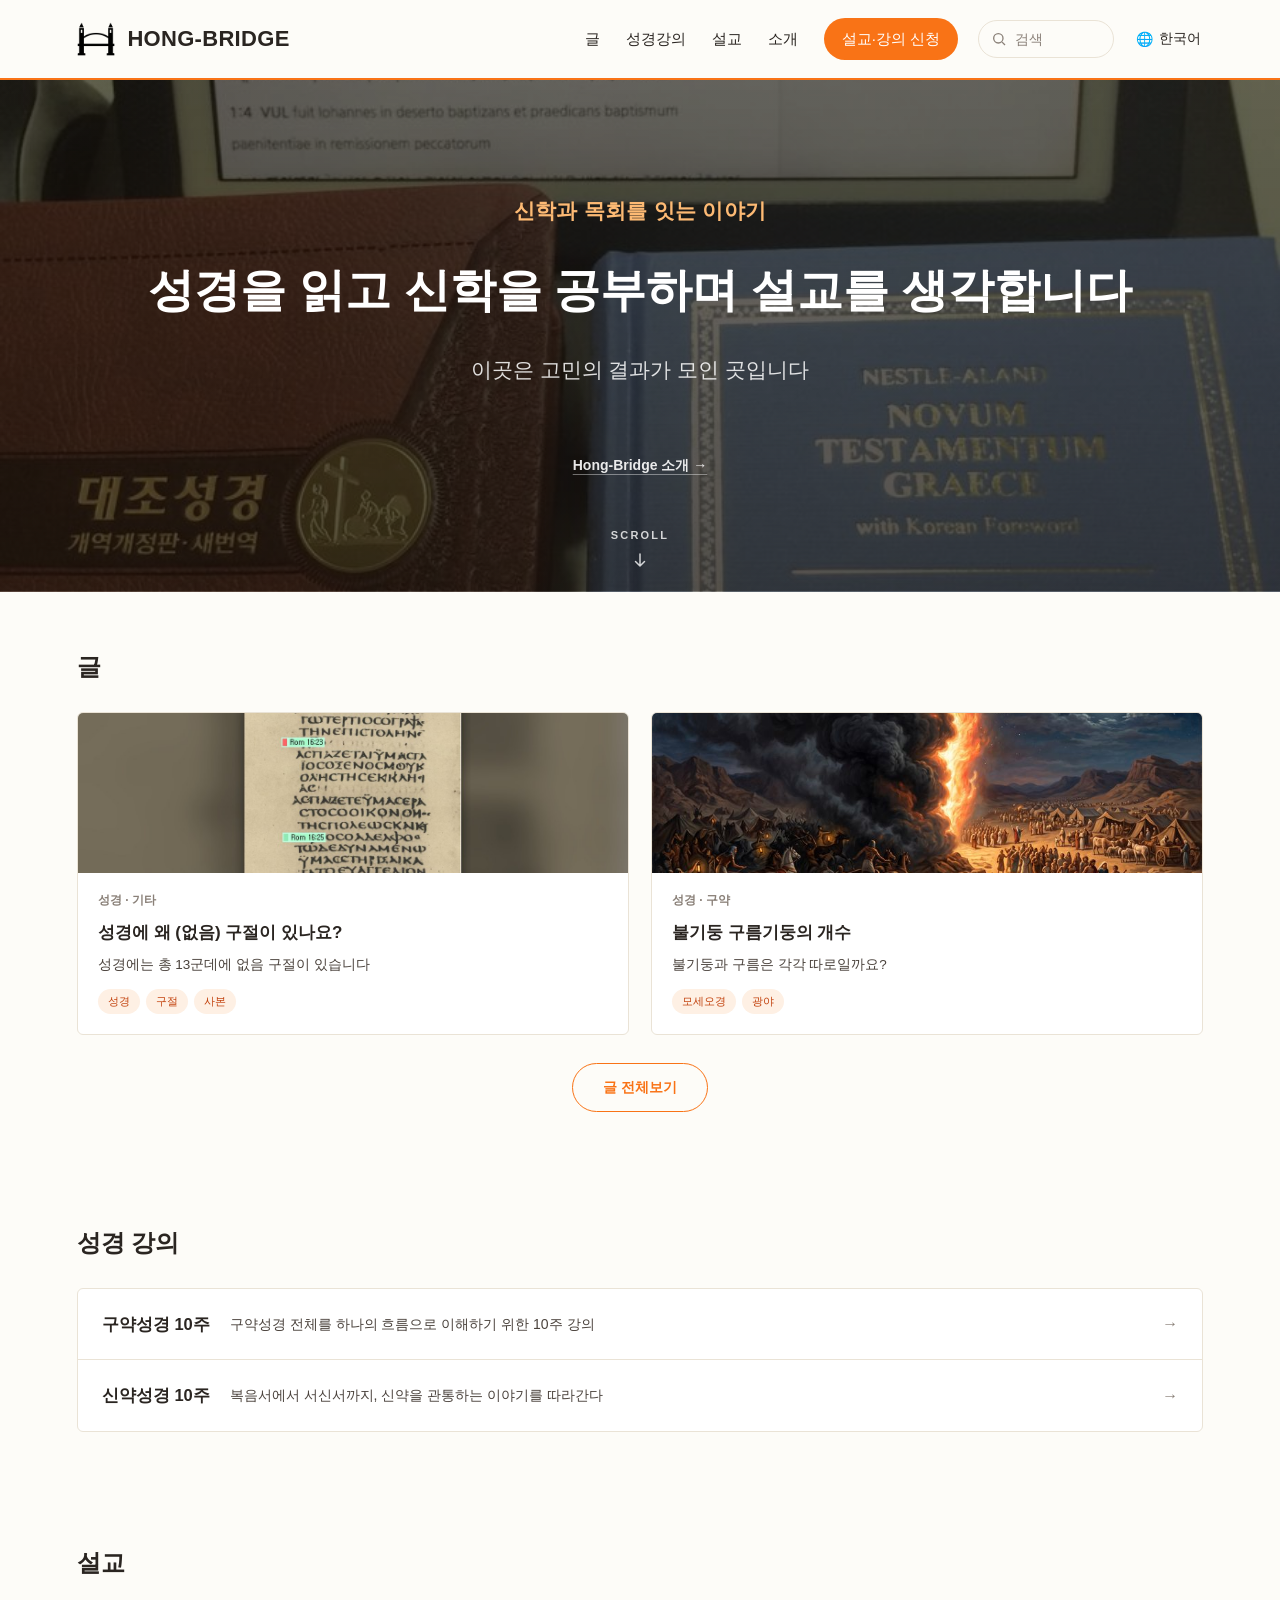
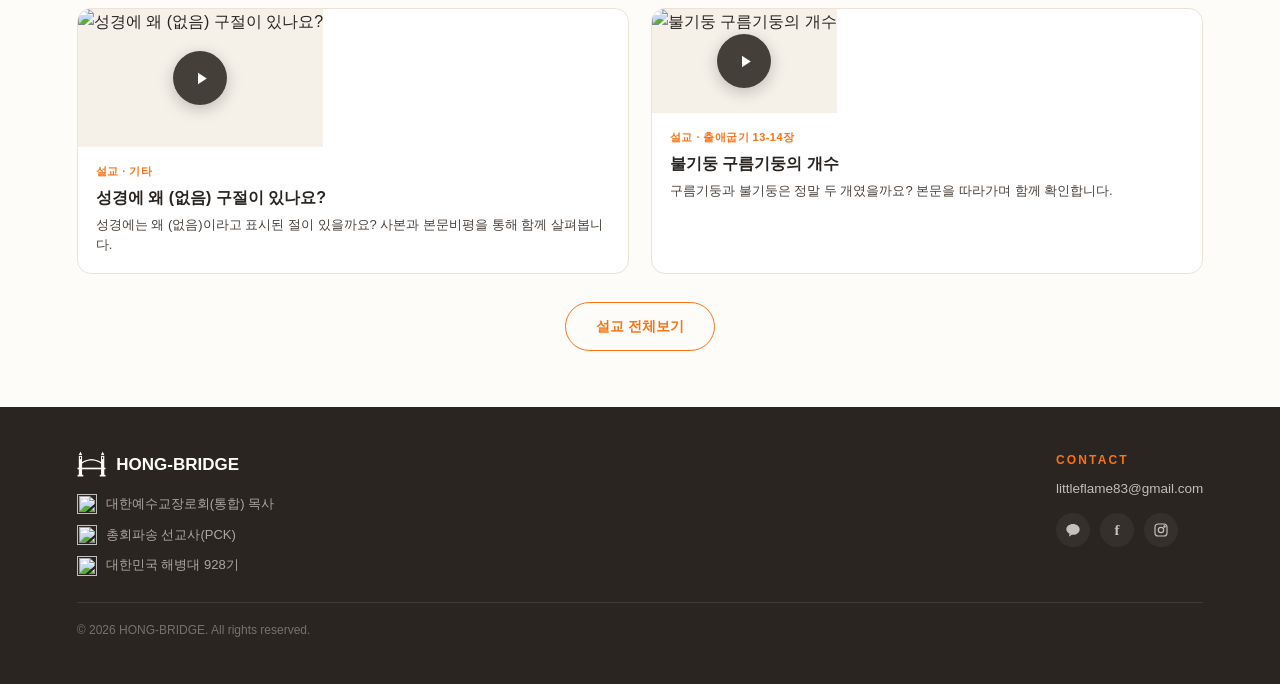
==== commit 519a4509: "Add files via upload" ====
--- a/index.html
+++ b/index.html
@@ -426,7 +426,7 @@
   .week-grid > .week-card:last-child:nth-child(3n+1){grid-column:auto;}
   .lecture-video-modal{position:fixed;inset:0;background:rgba(0,0,0,.68);backdrop-filter:blur(7px);-webkit-backdrop-filter:blur(7px);z-index:1000;display:flex;align-items:center;justify-content:center;padding:28px;}
   .lecture-video-modal.hidden{display:none;}
-  .lecture-video-box{width:min(720px,90vw);max-height:88vh;background:var(--card);border:1px solid var(--line);border-radius:14px;overflow:hidden;box-shadow:0 24px 70px rgba(0,0,0,.35);position:relative;display:flex;flex-direction:column;}
+  .lecture-video-box{width:min(720px,90vw);max-height:94vh;overflow-y:auto;background:var(--card);border:1px solid var(--line);border-radius:14px;box-shadow:0 24px 70px rgba(0,0,0,.35);position:relative;display:flex;flex-direction:column;}
   .lecture-video-head{display:flex;align-items:center;justify-content:space-between;padding:13px 16px;border-bottom:1px solid var(--line);gap:14px;}
   .lecture-video-title{font-size:15px;font-weight:750;color:var(--ink);white-space:nowrap;overflow:hidden;text-overflow:ellipsis;}
   .lecture-video-close{width:34px;height:34px;border:0;border-radius:50%;background:var(--cream-deep);color:var(--ink);font-size:22px;line-height:1;cursor:pointer;flex:0 0 auto;}
@@ -1197,6 +1197,7 @@
       if (para.indexOf('sermon::') === 0) {
         var sermonId = para.slice(8).trim();
         var wrap = document.createElement('div');
+        wrap.className = 'always-visible';
         wrap.style.cssText = 'text-align:center;margin:8px 0 28px;';
         var a = document.createElement('a');
         a.className = 'cta-btn cta-btn-solid';
@@ -1239,22 +1240,39 @@
     if (!headings.length) return;
 
     headings.forEach(function (heading) {
-      var sectionNodes = [];
       var sibling = heading.nextElementSibling;
+      var chunk = [];
+      var insertAfter = heading;
+      var createdBodies = [];
+
+      function flushChunk() {
+        if (!chunk.length) return;
+        var body = document.createElement('div');
+        body.className = 'story-section-body';
+        var inner = document.createElement('div');
+        inner.className = 'story-section-inner';
+        chunk.forEach(function (node) { inner.appendChild(node); });
+        body.appendChild(inner);
+        insertAfter.after(body);
+        insertAfter = body;
+        chunk = [];
+        createdBodies.push(body);
+      }
+
       while (sibling && headings.indexOf(sibling) === -1) {
-        var toMove = sibling;
-        sibling = sibling.nextElementSibling;
-        sectionNodes.push(toMove);
+        var next = sibling.nextElementSibling;
+        if (sibling.classList.contains('always-visible')) {
+          flushChunk();
+          insertAfter.after(sibling);
+          insertAfter = sibling;
+        } else {
+          chunk.push(sibling);
+        }
+        sibling = next;
       }
-      if (!sectionNodes.length) return;
-
-      var body = document.createElement('div');
-      body.className = 'story-section-body';
-      var inner = document.createElement('div');
-      inner.className = 'story-section-inner';
-      sectionNodes.forEach(function (node) { inner.appendChild(node); });
-      body.appendChild(inner);
-      heading.after(body);
+      flushChunk();
+
+      if (!createdBodies.length) return;
 
       heading.classList.add('story-section-toggle');
       heading.setAttribute('role', 'button');
@@ -1265,7 +1283,8 @@
       );
 
       var toggle = function () {
-        var isOpen = body.classList.toggle('is-open');
+        var isOpen = !createdBodies[0].classList.contains('is-open');
+        createdBodies.forEach(function (b) { b.classList.toggle('is-open', isOpen); });
         heading.setAttribute('aria-expanded', isOpen ? 'true' : 'false');
       };
       heading.addEventListener('click', toggle);
@@ -1533,8 +1552,15 @@
   });
 
 
+  var lecWritingItems = [];
+
   function initLectures(courseParam, autoOpenVideoId) {
-  fetch(BASE_PATH + 'data/lectures.json').then(function (r) { return r.json(); }).then(function (data) {
+  Promise.all([
+    fetch(BASE_PATH + 'data/lectures.json').then(function (r) { return r.json(); }),
+    fetch(BASE_PATH + 'data/writing.json').then(function (r) { return r.json(); }).catch(function () { return []; })
+  ]).then(function (results) {
+    var data = results[0];
+    lecWritingItems = results[1];
     lecCourses = data;
     if (courseParam === 'ot') lecActiveCourseId = 'ot-10weeks';
     else if (courseParam === 'nt') lecActiveCourseId = 'nt-10weeks';
@@ -1547,7 +1573,7 @@
       var course = lecCourses.filter(function (c) { return c.id === lecActiveCourseId; })[0];
       var target = course && (course.weeks || []).filter(function (w) { return w.id === autoOpenVideoId; })[0];
       if (target && target.video) {
-        openLectureVideo(target.video, (target.week + '강 · ' + target.title));
+        openLectureVideo(target.video, (target.week + '강 · ' + target.title), findRelatedWritingId(target, lecWritingItems));
       }
     }
   });
@@ -1597,7 +1623,7 @@
       card.addEventListener('click', function () {
         if (w.video) {
           var courseCode = lecActiveCourseId.indexOf('ot') === 0 ? 'ot' : 'nt';
-          openLectureVideo(w.video, (w.week + '강 · ' + w.title), null, buildPath({ page: 'lectures', course: courseCode, video: w.id }));
+          openLectureVideo(w.video, (w.week + '강 · ' + w.title), findRelatedWritingId(w, lecWritingItems), buildPath({ page: 'lectures', course: courseCode, video: w.id }));
         }
       });
       listEl.appendChild(card);
@@ -1726,6 +1752,7 @@
     activeShareUrl = url;
     activeShareTitle = title || '';
     activeShareImage = image || resolveAsset('images/og-default.jpg');
+    if (activeShareImage.charAt(0) === '/') activeShareImage = window.location.origin + activeShareImage;
     document.getElementById('shareSheetSubtitle').textContent = activeShareTitle;
     document.getElementById('shareSheet').classList.remove('hidden');
   }
@@ -1836,6 +1863,7 @@
   });
 
   function findRelatedWritingId(item, writingItems) {
+    if (item.relatedWritingId) return item.relatedWritingId;
     if (!item.tags || !item.tags.length) return null;
     var match = writingItems.filter(function (w) {
       return w.tags && w.tags.some(function (t) { return item.tags.indexOf(t) !== -1; });
@@ -1867,7 +1895,7 @@
             (videoId ? '<span class="week-play" aria-hidden="true"><svg viewBox="0 0 24 24"><path d="M8 5.5v13l10-6.5z"></path></svg></span>' : '') +
           '</div>' +
           '<div class="week-body">' +
-            '<span class="week-num">' + escapeHtml(s.subCategory || s.mainCategory || '') + '</span>' +
+            '<span class="week-num">' + escapeHtml(s.scripture || s.subCategory || s.mainCategory || '') + '</span>' +
             '<span class="week-title">' + escapeHtml(s.title || '') + '</span>' +
             (s.summary ? '<span class="week-summary">' + escapeHtml(s.summary) + '</span>' : '') +
           '</div>';
@@ -2057,7 +2085,8 @@
             var shareQ = r.type === 'lecture'
               ? buildPath({ page: 'lectures', course: r.course, video: r.id })
               : buildPath({ page: 'sermons', video: r.id });
-            openLectureVideo(r.video, r.title, null, shareQ);
+            var writingOnly = items.filter(function (it) { return it.type === 'writing'; });
+            openLectureVideo(r.video, r.title, findRelatedWritingId(r, writingOnly), shareQ);
           } else {
             openArticleModal(r.id);
           }
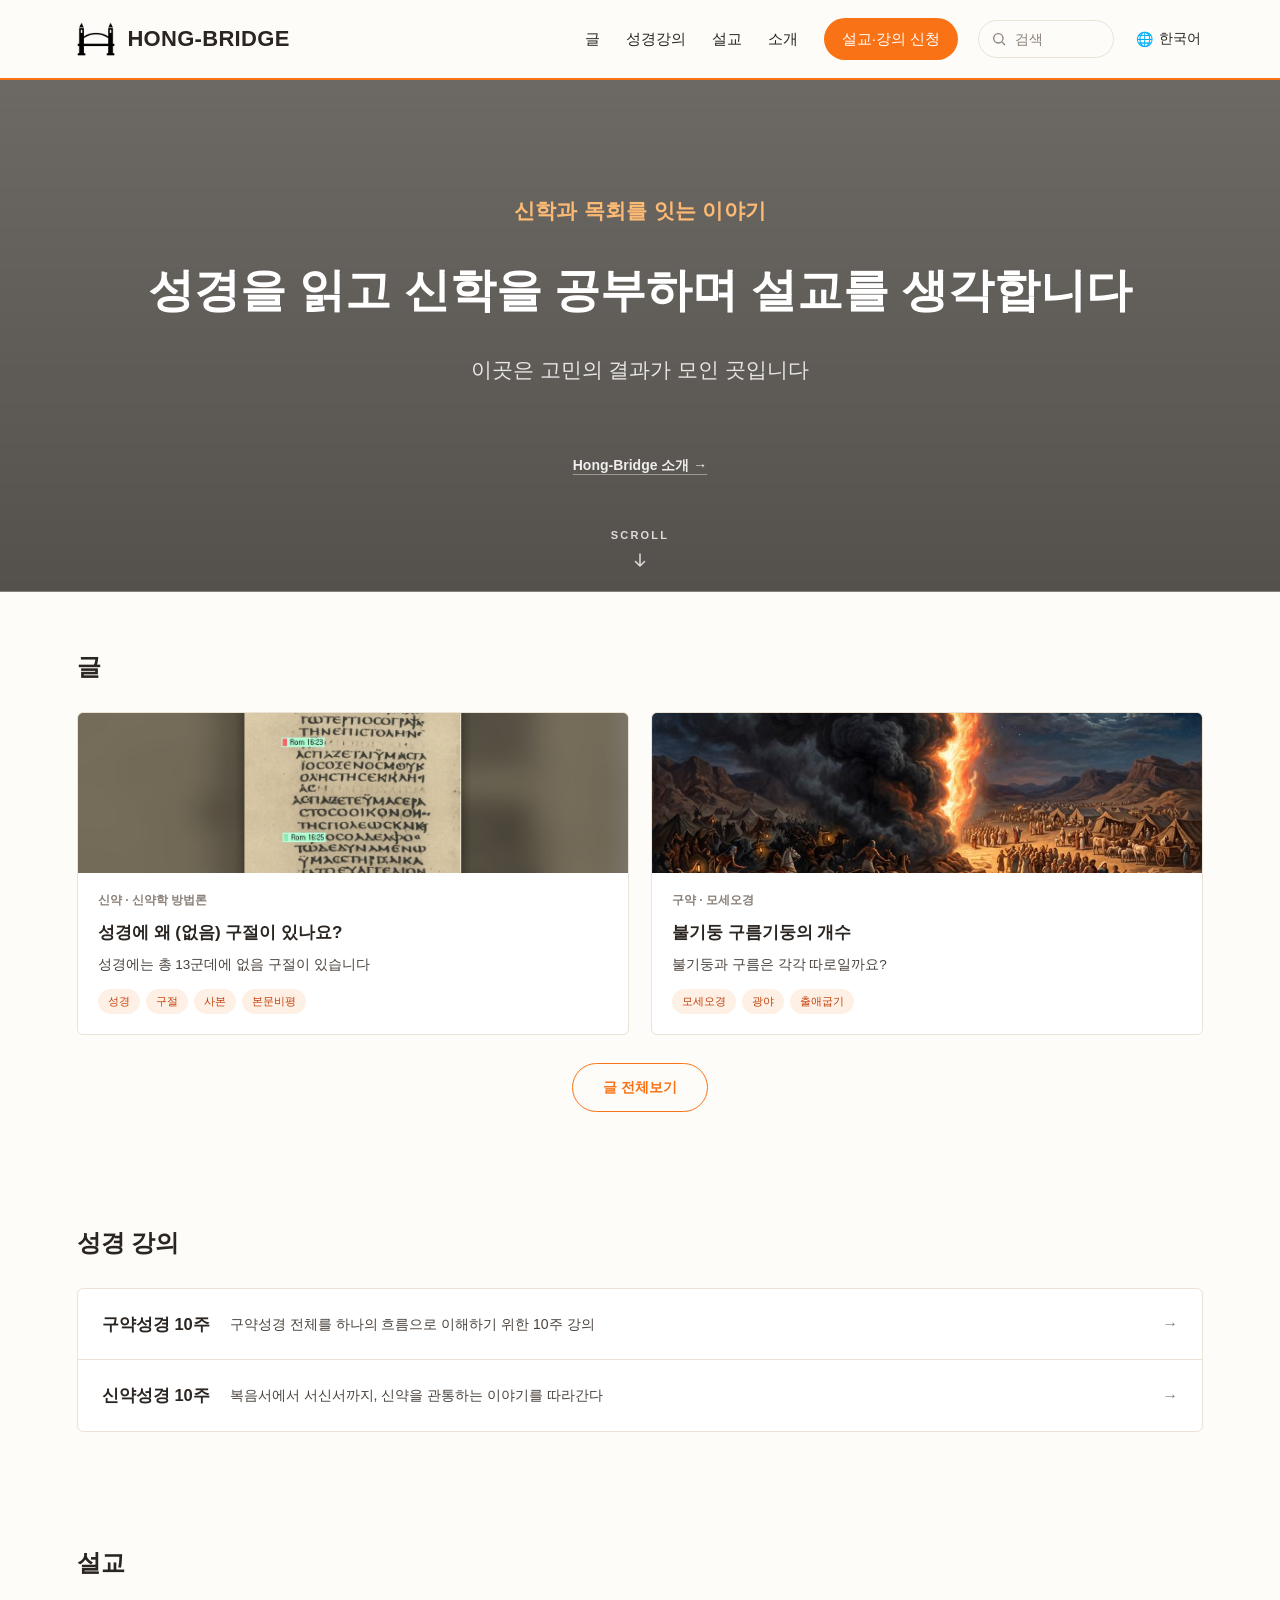
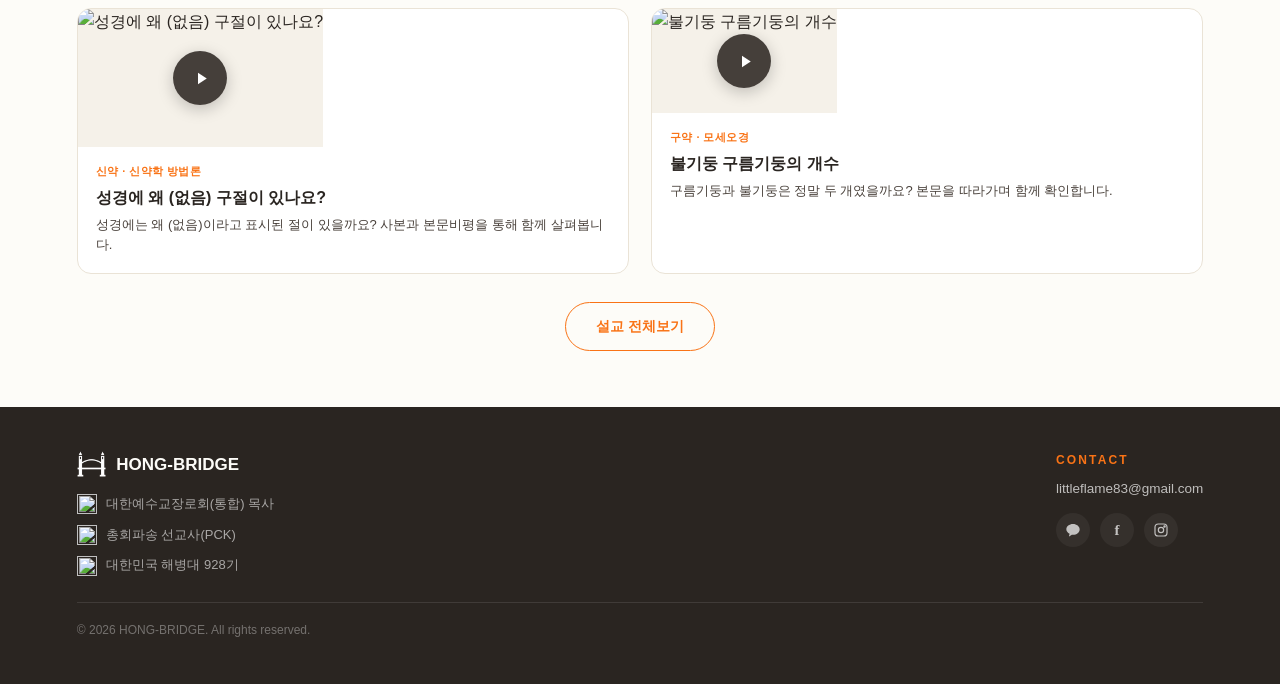
==== commit 502312fe: "Add files via upload" ====
--- a/index.html
+++ b/index.html
@@ -14,23 +14,7 @@
   gtag('config', 'G-7N2E8TKDPR');
 </script>
 <link rel="stylesheet" href="https://cdn.jsdelivr.net/gh/orioncactus/pretendard@v1.3.9/dist/web/static/pretendard.css">
-<script src="https://cdn.tailwindcss.com"></script>
-<script>
-  tailwind.config = {
-    corePlugins: { preflight: false },
-    theme: {
-      extend: {
-        fontFamily: { sans: ['Pretendard', 'ui-sans-serif', 'system-ui', 'sans-serif'] },
-        colors: {
-          warm: { bg: '#FDFCF8', card: '#FFFFFF' },
-          ember: { DEFAULT: '#F97316', light: '#FDBA74', dark: '#C2410C' },
-          sky: { DEFAULT: '#0EA5E9' },
-          ink: { 900: '#2A2521', 700: '#4A423C', 600: '#5C534C', 500: '#8A8078', 300: '#C9C1B8' }
-        }
-      }
-    }
-  };
-</script>
+<link rel="stylesheet" href="/style.css">
 <style>
   .about-question summary::-webkit-details-marker{display:none;}
   .about-question summary{transition:opacity .2s ease,padding-left .2s ease;cursor:pointer;}
@@ -125,7 +109,7 @@
     position:relative;
     padding:78px 6vw 70px;display:flex;flex-direction:column;align-items:center;
     text-align:center;gap:30px;border-bottom:1px solid rgba(255,255,255,.15);
-    background-image:linear-gradient(rgba(20,14,9,.62),rgba(20,14,9,.72)),url('[data-uri]');
+    background-image:linear-gradient(rgba(20,14,9,.62),rgba(20,14,9,.72)),url('https://hong-bridge.com/images/hero-bg.jpg');
     background-size:cover;background-position:center;
   }
   @media (min-width:900px){
@@ -454,7 +438,7 @@
 
 <header>
   <a class="brand-mark" href="/">
-    <img src="[data-uri]" alt="HONG-BRIDGE 로고">
+    <img src="/images/logo.png" alt="HONG-BRIDGE 로고">
     <span class="brand">HONG-BRIDGE</span>
   </a>
   <div class="header-right">
@@ -614,7 +598,8 @@
           </div>
         </div>
         <div class="not-found" id="a-notfound" style="display:none;">
-          글을 찾을 수 없습니다.
+          글을 찾을 수 없습니다.<br>
+          <a href="/" style="color:var(--brown);font-weight:700;">홈으로 돌아가기</a>
         </div>
       </main>
 
@@ -648,7 +633,7 @@
     <h2 class="text-xl sm:text-2xl font-bold tracking-tight text-ink-900">안녕하세요</h2>
     <p class="mt-3 text-xl sm:text-2xl font-extrabold tracking-tight text-ink-900" style="margin-bottom:0;">주님의 말씀을 사랑하는 홍성화 목사입니다</p>
   </div>
-  <img src="[data-uri]" alt="홍성화 목사" style="height:140px;width:auto;max-width:100%;object-fit:cover;border-radius:12px;box-shadow:0 4px 14px rgba(0,0,0,.18);flex-shrink:0;">
+  <img src="/images/profile.jpg" alt="홍성화 목사" loading="lazy" style="height:140px;width:auto;max-width:100%;object-fit:cover;border-radius:12px;box-shadow:0 4px 14px rgba(0,0,0,.18);flex-shrink:0;">
 </div>
 
 <div class="about-question-list border-t border-ink-900/10">
@@ -865,13 +850,13 @@
   <div class="foot-row">
     <div>
       <div class="foot-brand">
-        <img src="[data-uri]" alt="홍브릿지 로고">
+        <img src="/images/logo.png" alt="홍브릿지 로고" loading="lazy">
         <span>HONG-BRIDGE</span>
       </div>
       <div class="badges">
-        <span class="badge"><img src="https://cammission.com/images/badge-pck-logo.png" alt="">대한예수교장로회(통합) 목사</span>
-        <span class="badge"><img src="https://cammission.com/images/badge-pck-logo.png" alt="">총회파송 선교사(PCK)</span>
-        <span class="badge"><img src="https://cammission.com/images/badge-rokmc-logo.png" alt="">대한민국 해병대 928기</span>
+        <span class="badge"><img src="https://cammission.com/images/badge-pck-logo.png" alt="" loading="lazy">대한예수교장로회(통합) 목사</span>
+        <span class="badge"><img src="https://cammission.com/images/badge-pck-logo.png" alt="" loading="lazy">총회파송 선교사(PCK)</span>
+        <span class="badge"><img src="https://cammission.com/images/badge-rokmc-logo.png" alt="" loading="lazy">대한민국 해병대 928기</span>
       </div>
     </div>
     <div id="contact" class="foot-contact">
@@ -1328,7 +1313,7 @@
           return '<span class="tag">' + escapeHtml(t) + '</span>';
         }).join('');
         a.innerHTML =
-          '<div class="thumb">' + (item.thumbnail ? '<img src="' + resolveAsset(item.thumbnail) + '" style="width:100%;height:100%;object-fit:cover;">' : '[대표 이미지]') + '</div>' +
+          '<div class="thumb">' + (item.thumbnail ? '<img src="' + resolveAsset(item.thumbnail) + '" loading="lazy" style="width:100%;height:100%;object-fit:cover;">' : '[대표 이미지]') + '</div>' +
           '<div class="body">' +
           '<span class="cat">' + escapeHtml(cat) + '</span>' +
           '<h3>' + escapeHtml(item.title) + '</h3>' +
@@ -1510,6 +1495,7 @@
   function openLectureVideo(videoUrl, title, relatedArticleId, sharePath) {
     var videoId = getYoutubeId(videoUrl);
     if (!videoId) return;
+    lastFocusedElement = document.activeElement;
     lectureVideoTitle.textContent = title || '';
     lectureVideoFrame.src = 'https://www.youtube.com/embed/' + videoId + '?autoplay=1&rel=0';
     lectureVideoFrame.title = title || '성경 강의';
@@ -1527,12 +1513,14 @@
       history.pushState({}, '', sharePath);
     }
     trackPageview(window.location.pathname, (title || '성경 강의') + ' | HONG-BRIDGE');
+    trapFocus(lectureVideoModal);
   }
 
   function closeLectureVideo(skipUrlChange) {
     lectureVideoModal.classList.add('hidden');
     lectureVideoFrame.src = '';
     document.body.style.overflow = '';
+    releaseFocusTrap(lectureVideoModal);
     if (!skipUrlChange) {
       history.pushState({}, '', getCurrentBackgroundPath());
     }
@@ -1748,17 +1736,50 @@
   var currentArticleImage = '';
   var activeShareTitle = '';
 
+  var lastFocusedElement = null;
+
+  function trapFocus(modalEl) {
+    var focusable = modalEl.querySelectorAll('button, [href], input, select, textarea, [tabindex]:not([tabindex="-1"])');
+    if (!focusable.length) return;
+    var first = focusable[0];
+    var last = focusable[focusable.length - 1];
+    function handler(e) {
+      if (e.key !== 'Tab') return;
+      if (e.shiftKey) {
+        if (document.activeElement === first) { e.preventDefault(); last.focus(); }
+      } else {
+        if (document.activeElement === last) { e.preventDefault(); first.focus(); }
+      }
+    }
+    modalEl.addEventListener('keydown', handler);
+    modalEl.__focusTrapHandler = handler;
+    requestAnimationFrame(function () { first.focus(); });
+  }
+
+  function releaseFocusTrap(modalEl) {
+    if (modalEl.__focusTrapHandler) {
+      modalEl.removeEventListener('keydown', modalEl.__focusTrapHandler);
+      modalEl.__focusTrapHandler = null;
+    }
+    if (lastFocusedElement && typeof lastFocusedElement.focus === 'function') {
+      lastFocusedElement.focus();
+    }
+  }
+
   function shareContent(url, title, image) {
+    lastFocusedElement = document.activeElement;
     activeShareUrl = url;
     activeShareTitle = title || '';
     activeShareImage = image || resolveAsset('images/og-default.jpg');
     if (activeShareImage.charAt(0) === '/') activeShareImage = window.location.origin + activeShareImage;
     document.getElementById('shareSheetSubtitle').textContent = activeShareTitle;
     document.getElementById('shareSheet').classList.remove('hidden');
+    trapFocus(document.getElementById('shareSheet'));
   }
 
   function closeShareSheet() {
     document.getElementById('shareSheet').classList.add('hidden');
+    releaseFocusTrap(document.getElementById('shareSheet'));
   }
 
   function copyShareUrl() {
@@ -1832,6 +1853,7 @@
   });
 
   function openArticleModal(id, pushUrl) {
+    lastFocusedElement = document.activeElement;
     initArticle(id);
     articleModal.classList.remove('hidden');
     document.body.style.overflow = 'hidden';
@@ -1840,11 +1862,13 @@
     if (pushUrl !== false) {
       history.pushState({ articleId: id }, '', buildPath({ page: 'article', id: id }));
     }
+    trapFocus(articleModal);
   }
 
   function closeArticleModal(updateUrl) {
     articleModal.classList.add('hidden');
     document.body.style.overflow = '';
+    releaseFocusTrap(articleModal);
     var visibleView = ['view-writing', 'view-lectures', 'view-sermons', 'view-intro', 'view-apply', 'view-home'].filter(function (v) {
       return document.getElementById(v).style.display !== 'none';
     })[0] || 'view-home';
@@ -1935,7 +1959,7 @@
           return '<span class="tag">' + escapeHtml(t) + '</span>';
         }).join('');
         a.innerHTML =
-          '<div class="thumb">' + (item.thumbnail ? '<img src="' + resolveAsset(item.thumbnail) + '" style="width:100%;height:100%;object-fit:cover;">' : '[대표 이미지]') + '</div>' +
+          '<div class="thumb">' + (item.thumbnail ? '<img src="' + resolveAsset(item.thumbnail) + '" loading="lazy" style="width:100%;height:100%;object-fit:cover;">' : '[대표 이미지]') + '</div>' +
           '<div class="body">' +
           '<span class="cat">' + escapeHtml(cat) + '</span>' +
           '<h3>' + escapeHtml(item.title) + '</h3>' +
@@ -1973,14 +1997,14 @@
         items.push({
           type: 'writing', id: w.id, title: w.title, summary: w.summary || '',
           category: [w.mainCategory, w.subCategory].filter(Boolean).join(' · '),
-          tags: w.tags || [], thumbnail: w.thumbnail || '', video: null
+          tags: w.tags || [], thumbnail: w.thumbnail || '', video: null, scripture: w.scripture || ''
         });
       });
       sermons.forEach(function (s) {
         items.push({
           type: 'sermon', id: s.id, title: s.title, summary: s.summary || '',
           category: [s.mainCategory, s.subCategory].filter(Boolean).join(' · '),
-          tags: s.tags || [], thumbnail: '', video: s.video || null
+          tags: s.tags || [], thumbnail: '', video: s.video || null, scripture: s.scripture || ''
         });
       });
       (lecturesRaw || []).forEach(function (course) {
@@ -2006,16 +2030,19 @@
         title: normalizeSearchText(item.title),
         summary: normalizeSearchText(item.summary),
         category: normalizeSearchText(item.category),
-        tags: normalizeSearchText((item.tags || []).join(' '))
+        tags: normalizeSearchText((item.tags || []).join(' ')),
+        scripture: normalizeSearchText(item.scripture || '')
       };
       var matchesAll = terms.every(function (term) {
         return fields.title.indexOf(term) !== -1 || fields.summary.indexOf(term) !== -1 ||
-               fields.category.indexOf(term) !== -1 || fields.tags.indexOf(term) !== -1;
+               fields.category.indexOf(term) !== -1 || fields.tags.indexOf(term) !== -1 ||
+               fields.scripture.indexOf(term) !== -1;
       });
       if (!matchesAll) return { item: item, score: 0 };
       var score = 0;
       terms.forEach(function (term) {
         if (fields.title.indexOf(term) !== -1) score += 100;
+        if (fields.scripture.indexOf(term) !== -1) score += 80;
         if (fields.tags.indexOf(term) !== -1) score += 70;
         if (fields.category.indexOf(term) !== -1) score += 50;
         if (fields.summary.indexOf(term) !== -1) score += 20;
@@ -2032,6 +2059,7 @@
   var searchOverlayInput = document.getElementById('searchOverlayInput');
 
   function openSearchOverlay(initialQuery) {
+    lastFocusedElement = document.activeElement;
     searchOverlay.classList.remove('hidden');
     document.body.style.overflow = 'hidden';
     searchOverlayInput.value = initialQuery || '';
@@ -2039,10 +2067,12 @@
     requestAnimationFrame(function () { searchOverlayInput.focus(); });
     buildSearchIndex();
     translateIfNeeded(document.getElementById('searchOverlay'));
+    trapFocus(searchOverlay);
   }
 
   function closeSearchOverlay() {
     searchOverlay.classList.add('hidden');
+    releaseFocusTrap(searchOverlay);
     if (articleModal.classList.contains('hidden') && lectureVideoModal.classList.contains('hidden')) {
       document.body.style.overflow = '';
     }
--- a/style.css
+++ b/style.css
@@ -0,0 +1 @@
+*,:after,:before{--tw-border-spacing-x:0;--tw-border-spacing-y:0;--tw-translate-x:0;--tw-translate-y:0;--tw-rotate:0;--tw-skew-x:0;--tw-skew-y:0;--tw-scale-x:1;--tw-scale-y:1;--tw-pan-x: ;--tw-pan-y: ;--tw-pinch-zoom: ;--tw-scroll-snap-strictness:proximity;--tw-gradient-from-position: ;--tw-gradient-via-position: ;--tw-gradient-to-position: ;--tw-ordinal: ;--tw-slashed-zero: ;--tw-numeric-figure: ;--tw-numeric-spacing: ;--tw-numeric-fraction: ;--tw-ring-inset: ;--tw-ring-offset-width:0px;--tw-ring-offset-color:#fff;--tw-ring-color:rgba(59,130,246,.5);--tw-ring-offset-shadow:0 0 #0000;--tw-ring-shadow:0 0 #0000;--tw-shadow:0 0 #0000;--tw-shadow-colored:0 0 #0000;--tw-blur: ;--tw-brightness: ;--tw-contrast: ;--tw-grayscale: ;--tw-hue-rotate: ;--tw-invert: ;--tw-saturate: ;--tw-sepia: ;--tw-drop-shadow: ;--tw-backdrop-blur: ;--tw-backdrop-brightness: ;--tw-backdrop-contrast: ;--tw-backdrop-grayscale: ;--tw-backdrop-hue-rotate: ;--tw-backdrop-invert: ;--tw-backdrop-opacity: ;--tw-backdrop-saturate: ;--tw-backdrop-sepia: ;--tw-contain-size: ;--tw-contain-layout: ;--tw-contain-paint: ;--tw-contain-style: }::backdrop{--tw-border-spacing-x:0;--tw-border-spacing-y:0;--tw-translate-x:0;--tw-translate-y:0;--tw-rotate:0;--tw-skew-x:0;--tw-skew-y:0;--tw-scale-x:1;--tw-scale-y:1;--tw-pan-x: ;--tw-pan-y: ;--tw-pinch-zoom: ;--tw-scroll-snap-strictness:proximity;--tw-gradient-from-position: ;--tw-gradient-via-position: ;--tw-gradient-to-position: ;--tw-ordinal: ;--tw-slashed-zero: ;--tw-numeric-figure: ;--tw-numeric-spacing: ;--tw-numeric-fraction: ;--tw-ring-inset: ;--tw-ring-offset-width:0px;--tw-ring-offset-color:#fff;--tw-ring-color:rgba(59,130,246,.5);--tw-ring-offset-shadow:0 0 #0000;--tw-ring-shadow:0 0 #0000;--tw-shadow:0 0 #0000;--tw-shadow-colored:0 0 #0000;--tw-blur: ;--tw-brightness: ;--tw-contrast: ;--tw-grayscale: ;--tw-hue-rotate: ;--tw-invert: ;--tw-saturate: ;--tw-sepia: ;--tw-drop-shadow: ;--tw-backdrop-blur: ;--tw-backdrop-brightness: ;--tw-backdrop-contrast: ;--tw-backdrop-grayscale: ;--tw-backdrop-hue-rotate: ;--tw-backdrop-invert: ;--tw-backdrop-opacity: ;--tw-backdrop-saturate: ;--tw-backdrop-sepia: ;--tw-contain-size: ;--tw-contain-layout: ;--tw-contain-paint: ;--tw-contain-style: }.container{width:100%}@media (min-width:640px){.container{max-width:640px}}@media (min-width:768px){.container{max-width:768px}}@media (min-width:1024px){.container{max-width:1024px}}@media (min-width:1280px){.container{max-width:1280px}}@media (min-width:1536px){.container{max-width:1536px}}.fixed{position:fixed}.relative{position:relative}.mx-auto{margin-left:auto;margin-right:auto}.mb-10{margin-bottom:2.5rem}.mb-3{margin-bottom:.75rem}.mt-1{margin-top:.25rem}.mt-2{margin-top:.5rem}.mt-3{margin-top:.75rem}.block{display:block}.flex{display:flex}.grid{display:grid}.hidden{display:none}.w-fit{width:-moz-fit-content;width:fit-content}.shrink-0{flex-shrink:0}.transform{transform:translate(var(--tw-translate-x),var(--tw-translate-y)) rotate(var(--tw-rotate)) skewX(var(--tw-skew-x)) skewY(var(--tw-skew-y)) scaleX(var(--tw-scale-x)) scaleY(var(--tw-scale-y))}.cursor-pointer{cursor:pointer}.list-none{list-style-type:none}.items-start{align-items:flex-start}.items-center{align-items:center}.items-baseline{align-items:baseline}.justify-center{justify-content:center}.justify-between{justify-content:space-between}.gap-1\.5{gap:.375rem}.gap-3{gap:.75rem}.gap-4{gap:1rem}.space-y-4>:not([hidden])~:not([hidden]){--tw-space-y-reverse:0;margin-top:calc(1rem*(1 - var(--tw-space-y-reverse)));margin-bottom:calc(1rem*var(--tw-space-y-reverse))}.rounded-full{border-radius:9999px}.border-b{border-bottom-width:1px}.border-t{border-top-width:1px}.border-ink-900{--tw-border-opacity:1;border-color:rgb(42 37 33/var(--tw-border-opacity,1))}.border-ink-900\/10{border-color:rgba(42,37,33,.1)}.bg-ember{--tw-bg-opacity:1;background-color:rgb(249 115 22/var(--tw-bg-opacity,1))}.px-5{padding-left:1.25rem;padding-right:1.25rem}.py-3{padding-top:.75rem;padding-bottom:.75rem}.py-6{padding-top:1.5rem;padding-bottom:1.5rem}.pb-7{padding-bottom:1.75rem}.pb-8{padding-bottom:2rem}.pl-0{padding-left:0}.pr-2{padding-right:.5rem}.pt-1{padding-top:.25rem}.text-2xl{font-size:1.5rem;line-height:2rem}.text-lg{font-size:1.125rem;line-height:1.75rem}.text-sm{font-size:.875rem;line-height:1.25rem}.text-xl{font-size:1.25rem;line-height:1.75rem}.text-xs{font-size:.75rem;line-height:1rem}.font-black{font-weight:900}.font-bold{font-weight:700}.font-extrabold{font-weight:800}.font-semibold{font-weight:600}.uppercase{text-transform:uppercase}.leading-loose{line-height:2}.leading-none{line-height:1}.leading-snug{line-height:1.375}.tracking-\[0\.25em\]{letter-spacing:.25em}.tracking-tight{letter-spacing:-.025em}.text-ember{--tw-text-opacity:1;color:rgb(249 115 22/var(--tw-text-opacity,1))}.text-ink-300{--tw-text-opacity:1;color:rgb(201 193 184/var(--tw-text-opacity,1))}.text-ink-500{--tw-text-opacity:1;color:rgb(138 128 120/var(--tw-text-opacity,1))}.text-ink-600{--tw-text-opacity:1;color:rgb(92 83 76/var(--tw-text-opacity,1))}.text-ink-900{--tw-text-opacity:1;color:rgb(42 37 33/var(--tw-text-opacity,1))}.text-ink-900\/15{color:rgba(42,37,33,.15)}.text-white{--tw-text-opacity:1;color:rgb(255 255 255/var(--tw-text-opacity,1))}.filter{filter:var(--tw-blur) var(--tw-brightness) var(--tw-contrast) var(--tw-grayscale) var(--tw-hue-rotate) var(--tw-invert) var(--tw-saturate) var(--tw-sepia) var(--tw-drop-shadow)}.transition-colors{transition-property:color,background-color,border-color,text-decoration-color,fill,stroke;transition-timing-function:cubic-bezier(.4,0,.2,1);transition-duration:.15s}.ease-in-out{transition-timing-function:cubic-bezier(.4,0,.2,1)}.hover\:bg-ember-dark:hover{--tw-bg-opacity:1;background-color:rgb(194 65 12/var(--tw-bg-opacity,1))}@media (min-width:640px){.sm\:mb-14{margin-bottom:3.5rem}.sm\:mt-1\.5{margin-top:.375rem}.sm\:gap-5{gap:1.25rem}.sm\:py-8{padding-top:2rem}.sm\:pb-8,.sm\:py-8{padding-bottom:2rem}.sm\:pb-9{padding-bottom:2.25rem}.sm\:pl-16{padding-left:4rem}.sm\:pr-6{padding-right:1.5rem}.sm\:text-2xl{font-size:1.5rem;line-height:2rem}.sm\:text-3xl{font-size:1.875rem;line-height:2.25rem}.sm\:text-base{font-size:1rem;line-height:1.5rem}}
